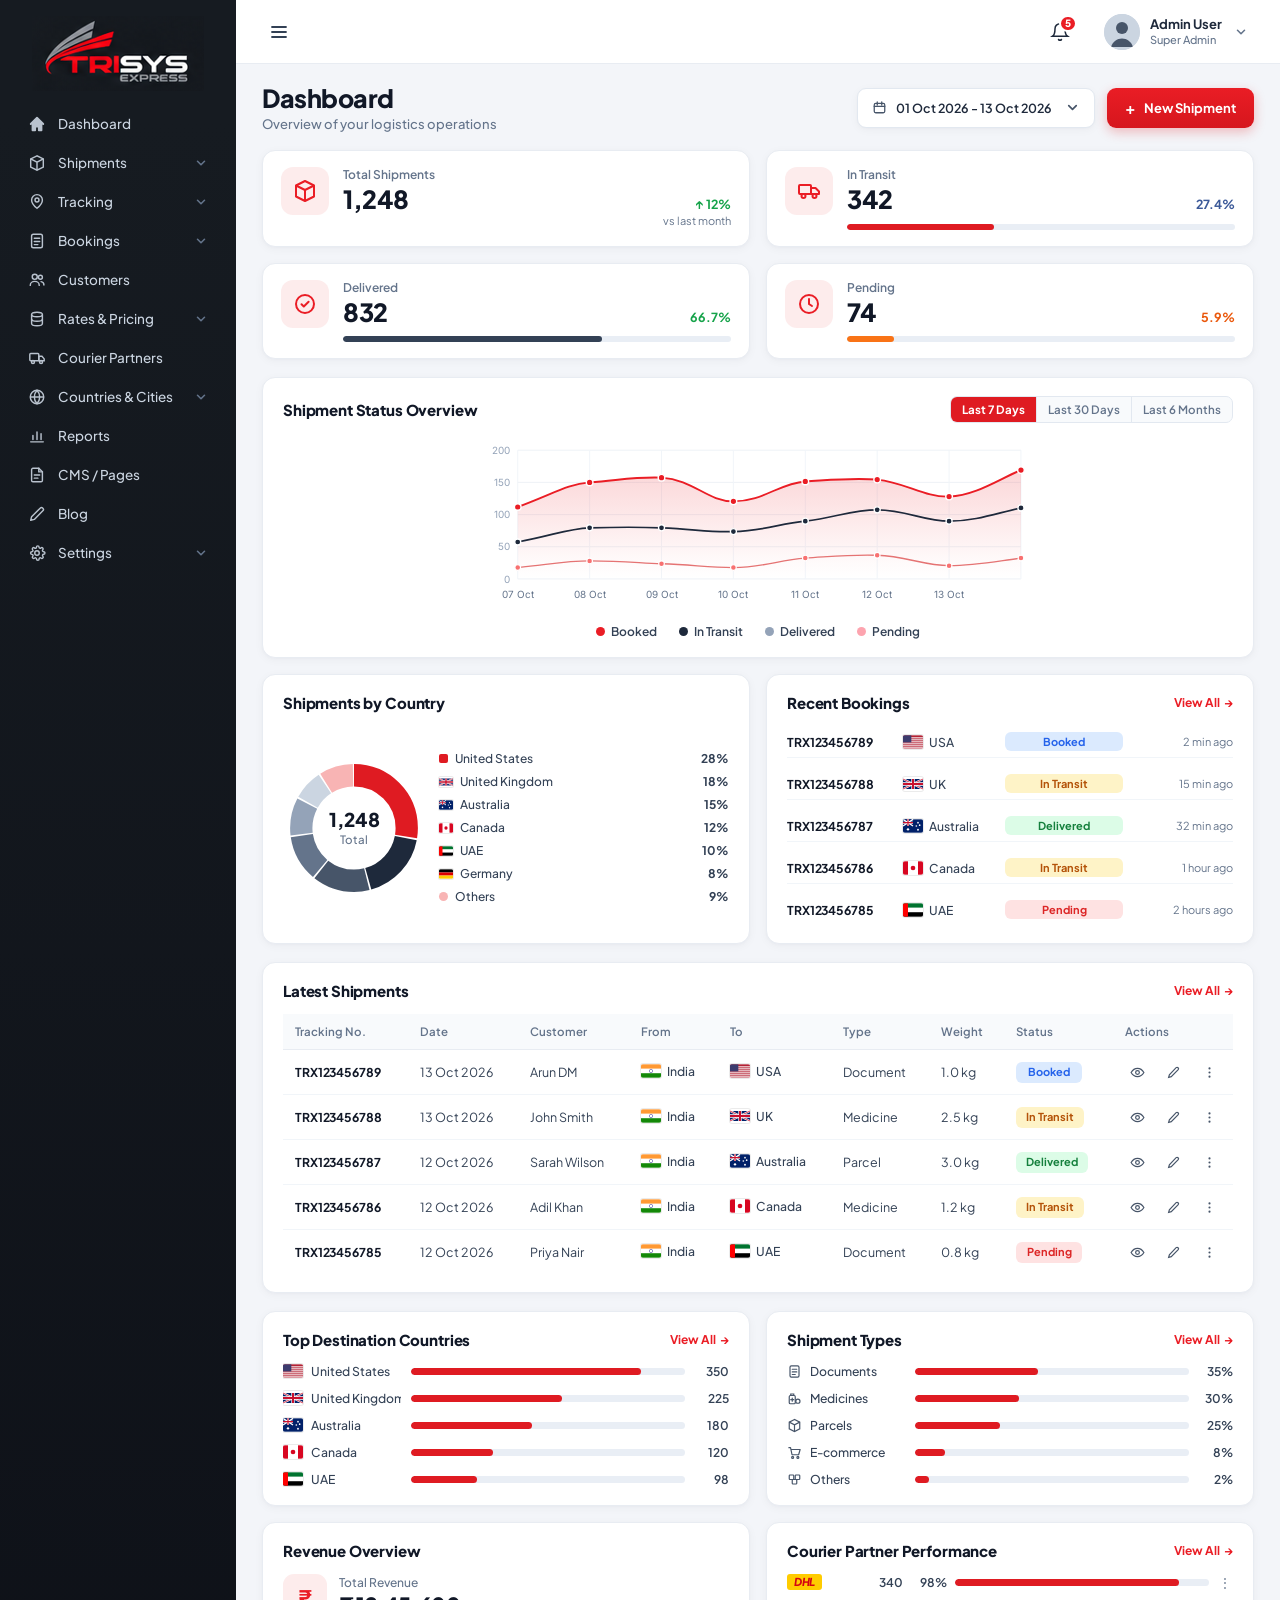
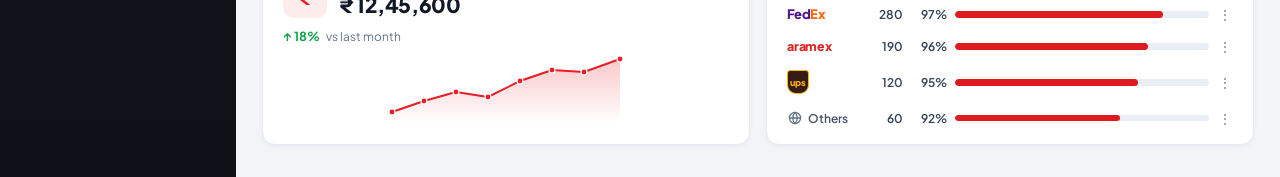
==== admin.html @ 9d0c5152 "Add Admin Dashboard and responsive mobile/tablet updates across customer and admin pages" ====
<!DOCTYPE html>
<html lang="en">
<head>
  <meta charset="UTF-8">
  <meta name="viewport" content="width=device-width, initial-scale=1.0">
  <title>Admin Dashboard — TRISYS EXPRESS</title>
  <link rel="icon" type="image/png" href="assets/trisys_logo_transparent.png">
  <link rel="preconnect" href="https://fonts.googleapis.com">
  <link rel="preconnect" href="https://fonts.gstatic.com" crossorigin>
  <link href="https://fonts.googleapis.com/css2?family=Inter:wght@400;500;600;700;800&family=Plus+Jakarta+Sans:wght@500;600;700;800&display=swap" rel="stylesheet">
  <style>
    :root {
      --adm-red: #DF1B22;
      --adm-red-bright: #EA1D25;
      --adm-red-soft: #FDECEC;
      --adm-sidebar-bg: #131720;
      --adm-sidebar-bottom: #0D1017;
      --adm-page-bg: #F3F5F9;
      --adm-card-bg: #FFFFFF;
      --adm-text-main: #111827;
      --adm-text-sub: #64748B;
      --adm-text-muted: #94A3B8;
      --adm-border: #E8ECF2;
      --adm-green: #16A34A;
      --adm-orange: #EA580C;
      --adm-blue-text: #2563EB;
      --adm-blue-bg: #DBEAFE;
      --adm-amber-text: #B45309;
      --adm-amber-bg: #FEF3C7;
      --adm-green-text: #15803D;
      --adm-green-bg: #DCFCE7;
      --adm-pink-text: #DC2626;
      --adm-pink-bg: #FEE2E2;
      --adm-shadow: 0 2px 10px rgba(15, 23, 42, 0.04), 0 1px 3px rgba(15, 23, 42, 0.02);
      --font-sans: 'Plus Jakarta Sans', 'Inter', -apple-system, BlinkMacSystemFont, "Segoe UI", Roboto, sans-serif;
    }

    *, *::before, *::after {
      box-sizing: border-box;
      margin: 0;
      padding: 0;
    }

    html, body {
      width: 100%;
      min-height: 100vh;
      font-family: var(--font-sans);
      background: var(--adm-page-bg);
      color: var(--adm-text-main);
      overflow-x: hidden;
      -webkit-font-smoothing: antialiased;
    }

    a {
      text-decoration: none;
      color: inherit;
    }

    button {
      font-family: inherit;
      border: none;
      background: none;
      cursor: pointer;
      color: inherit;
    }

    /* ==========================================================================
       APP SHELL (SIDEBAR + MAIN CONTENT)
       ========================================================================== */
    .adm-shell {
      display: flex;
      align-items: stretch;
      min-height: 100vh;
      min-height: 100dvh;
      width: 100%;
    }

    /* ==========================================================================
       DARK SIDEBAR
       ========================================================================== */
    .adm-sidebar {
      width: 236px;
      flex-shrink: 0;
      align-self: stretch;
      background: linear-gradient(180deg, #161B21 0%, #161B21 120px, #0E1118 100%);
      color: #CBD5E1;
      display: flex;
      flex-direction: column;
      padding: 14px 14px 18px;
      min-height: 100vh;
      min-height: 100dvh;
      z-index: 100;
      transition: transform 0.25s ease, width 0.25s ease, margin-left 0.25s ease;
    }

    .adm-sidebar::-webkit-scrollbar {
      display: none;
    }

    .adm-brand {
      display: flex;
      align-items: center;
      justify-content: center;
      padding: 2px 6px 14px;
    }

    .adm-brand-img {
      width: 172px;
      height: auto;
      display: block;
      object-fit: contain;
    }

    .adm-nav {
      display: flex;
      flex-direction: column;
      gap: 2px;
      position: sticky;
      top: 14px;
    }

    .adm-nav-item {
      display: flex;
      align-items: center;
      justify-content: space-between;
      width: 100%;
      padding: 9.5px 14px;
      border-radius: 9px;
      font-size: 13.5px;
      font-weight: 500;
      color: #CBD5E1;
      transition: background-color 0.18s ease, color 0.18s ease;
    }

    .adm-nav-item:hover {
      background: rgba(255, 255, 255, 0.06);
      color: #FFFFFF;
    }

    .adm-nav-item.active {
      background: linear-gradient(90deg, #E01B22 0%, #C8141B 100%);
      color: #FFFFFF;
      font-weight: 700;
      box-shadow: 0 6px 16px rgba(224, 27, 34, 0.35);
    }

    .adm-nav-left {
      display: flex;
      align-items: center;
      gap: 12px;
    }

    .adm-nav-icon {
      width: 18px;
      height: 18px;
      flex-shrink: 0;
      opacity: 0.9;
    }

    .adm-nav-item.active .adm-nav-icon {
      opacity: 1;
    }

    .adm-nav-chevron {
      width: 14px;
      height: 14px;
      color: #64748B;
      transition: transform 0.2s ease, color 0.2s ease;
    }

    .adm-nav-item:hover .adm-nav-chevron {
      color: #CBD5E1;
    }

    .adm-nav-item.is-open .adm-nav-chevron {
      transform: rotate(180deg);
      color: #FFFFFF;
    }

    .adm-nav-item.has-active-child {
      background: rgba(224, 27, 34, 0.14);
      color: #FFFFFF;
      font-weight: 600;
    }

    .adm-nav-item.has-active-child .adm-nav-icon,
    .adm-nav-item.has-active-child .adm-nav-chevron {
      color: #FCA5A5;
      opacity: 1;
    }

    .adm-nav-group {
      display: flex;
      flex-direction: column;
    }

    .adm-submenu {
      list-style: none;
      margin: 3px 0 6px 19px;
      padding: 4px 0 4px 12px;
      border-left: 1.5px solid rgba(148, 163, 184, 0.22);
      display: flex;
      flex-direction: column;
      gap: 2px;
      animation: admSubmenuFade 0.18s ease;
    }

    .adm-submenu[hidden] {
      display: none !important;
    }

    @keyframes admSubmenuFade {
      from { opacity: 0; transform: translateY(-4px); }
      to { opacity: 1; transform: translateY(0); }
    }

    .adm-submenu-link {
      display: flex;
      align-items: center;
      padding: 7.5px 11px;
      border-radius: 7px;
      font-size: 12.5px;
      font-weight: 500;
      color: #94A3B8;
      line-height: 1.3;
      transition: background-color 0.16s ease, color 0.16s ease;
    }

    .adm-submenu-link:hover {
      background: rgba(255, 255, 255, 0.06);
      color: #F8FAFC;
    }

    .adm-submenu-link.active {
      background: linear-gradient(90deg, #E01B22 0%, #C8141B 100%);
      color: #FFFFFF;
      font-weight: 700;
      box-shadow: 0 4px 12px rgba(224, 27, 34, 0.3);
    }

    /* Sub-navigation pills & form controls for subviews */
    .adm-subnav-pills {
      display: flex;
      flex-wrap: wrap;
      gap: 8px;
      margin-bottom: 16px;
    }

    .adm-subpill {
      height: 34px;
      padding: 0 14px;
      border-radius: 8px;
      background: #FFFFFF;
      border: 1px solid #E2E8F0;
      font-size: 12.5px;
      font-weight: 600;
      color: #475569;
      display: inline-flex;
      align-items: center;
      transition: all 0.15s ease;
    }

    .adm-subpill:hover {
      border-color: #CBD5E1;
      color: #0F172A;
    }

    .adm-subpill.active {
      background: var(--adm-red);
      border-color: var(--adm-red);
      color: #FFFFFF;
      box-shadow: 0 4px 10px rgba(223, 27, 34, 0.24);
    }

    .adm-inline-select {
      height: 30px;
      padding: 0 8px;
      border: 1px solid #CBD5E1;
      border-radius: 6px;
      background: #FFFFFF;
      font-family: inherit;
      font-size: 12px;
      font-weight: 600;
      color: #1E293B;
      outline: none;
    }

    .adm-text-input {
      height: 38px;
      padding: 0 12px;
      border: 1px solid #CBD5E1;
      border-radius: 8px;
      font-family: inherit;
      font-size: 13px;
      color: #111827;
      outline: none;
    }

    .adm-text-input:focus,
    .adm-inline-select:focus {
      border-color: var(--adm-red-bright);
    }

    .adm-overview-stack {
      display: flex;
      flex-direction: column;
      gap: 18px;
    }

    .adm-overview-stack[hidden],
    #admDynamicSectionView[hidden] {
      display: none !important;
    }

    .adm-toast {
      position: fixed;
      bottom: 24px;
      right: 24px;
      background: #0F172A;
      color: #FFFFFF;
      padding: 12px 18px;
      border-radius: 10px;
      font-size: 13px;
      font-weight: 600;
      box-shadow: 0 12px 28px rgba(15, 23, 42, 0.25);
      border-left: 4px solid var(--adm-red-bright);
      opacity: 0;
      transform: translateY(12px);
      pointer-events: none;
      transition: opacity 0.2s ease, transform 0.2s ease;
      z-index: 600;
    }

    .adm-toast.show {
      opacity: 1;
      transform: translateY(0);
    }

    .adm-sidebar-backdrop {
      display: none;
      position: fixed;
      inset: 0;
      background: rgba(15, 23, 42, 0.45);
      z-index: 95;
    }

    .adm-shell.sidebar-collapsed .adm-sidebar {
      margin-left: -236px;
    }

    /* Table Pagination Controls */
    .adm-table td.adm-desc-cell {
      white-space: normal;
      min-width: 200px;
      max-width: 340px;
      line-height: 1.4;
    }

    .adm-pagination-bar {
      display: flex;
      align-items: center;
      justify-content: space-between;
      flex-wrap: wrap;
      gap: 12px;
      width: 100%;
      margin-top: 14px;
      padding-top: 14px;
      border-top: 1px solid #EEF2F6;
    }

    .adm-page-info {
      font-size: 12.5px;
      font-weight: 500;
      color: #64748B;
      display: flex;
      align-items: center;
      gap: 10px;
      flex-wrap: wrap;
    }

    .adm-page-info strong {
      color: #111827;
      font-weight: 700;
    }

    .adm-page-size-select {
      height: 30px;
      padding: 0 10px;
      border: 1px solid #E2E8F0;
      border-radius: 7px;
      background: #F8FAFC;
      font-family: inherit;
      font-size: 12px;
      font-weight: 600;
      color: #334155;
      outline: none;
      cursor: pointer;
      transition: border-color 0.15s ease, background 0.15s ease;
    }

    .adm-page-size-select:hover {
      border-color: #CBD5E1;
      background: #FFFFFF;
    }

    .adm-page-size-select:focus {
      border-color: var(--adm-red-bright);
    }

    .adm-page-controls {
      display: inline-flex;
      align-items: center;
      justify-content: flex-end;
      flex-wrap: wrap;
      gap: 6px;
      margin-left: auto;
    }

    .adm-page-ellipsis {
      min-width: 26px;
      height: 32px;
      padding: 0 4px;
      display: inline-flex;
      align-items: center;
      justify-content: center;
      font-size: 13px;
      font-weight: 700;
      color: #94A3B8;
      user-select: none;
    }

    .adm-page-btn {
      min-width: 32px;
      height: 32px;
      padding: 0 10px;
      border-radius: 7px;
      border: 1px solid #E2E8F0;
      background: #FFFFFF;
      font-size: 12.5px;
      font-weight: 600;
      color: #334155;
      display: inline-flex;
      align-items: center;
      justify-content: center;
      white-space: nowrap;
      transition: all 0.15s ease;
    }

    .adm-page-btn:hover:not(:disabled) {
      border-color: #CBD5E1;
      background: #F8FAFC;
      color: #0F172A;
    }

    .adm-page-btn.active {
      background: linear-gradient(180deg, #EA1D25 0%, #D6161D 100%);
      border-color: #D6161D;
      color: #FFFFFF;
      font-weight: 700;
      box-shadow: 0 3px 10px rgba(223, 27, 34, 0.25);
    }

    .adm-page-btn:disabled {
      opacity: 0.45;
      cursor: not-allowed;
      background: #F8FAFC;
    }

    /* ==========================================================================
       MAIN AREA
       ========================================================================== */
    .adm-main {
      flex: 1;
      min-width: 0;
      display: flex;
      flex-direction: column;
      background: var(--adm-page-bg);
    }

    /* Top Header Bar */
    .adm-topbar {
      height: 64px;
      background: #FFFFFF;
      border-bottom: 1px solid var(--adm-border);
      padding: 0 26px;
      display: flex;
      align-items: center;
      justify-content: space-between;
      gap: 16px;
      position: sticky;
      top: 0;
      z-index: 80;
    }

    .adm-topbar-left {
      display: flex;
      align-items: center;
      gap: 16px;
      flex: 1;
      max-width: 520px;
    }

    .adm-menu-btn {
      width: 34px;
      height: 34px;
      border-radius: 8px;
      display: flex;
      align-items: center;
      justify-content: center;
      color: #334155;
      transition: background 0.15s ease;
    }

    .adm-menu-btn:hover {
      background: #F1F5F9;
    }

    .adm-menu-btn svg {
      width: 20px;
      height: 20px;
    }

    .adm-search-box {
      position: relative;
      flex: 1;
      max-width: 410px;
      height: 38px;
      background: #F1F5F9;
      border: 1px solid transparent;
      border-radius: 9px;
      padding: 0 14px;
      display: flex;
      align-items: center;
      gap: 10px;
      transition: border-color 0.18s ease, background-color 0.18s ease, box-shadow 0.18s ease;
    }

    .adm-search-box:focus-within {
      background: #FFFFFF;
      border-color: #CBD5E1;
      box-shadow: 0 0 0 3px rgba(223, 27, 34, 0.08);
    }

    .adm-search-box svg {
      width: 15px;
      height: 15px;
      color: #94A3B8;
      flex-shrink: 0;
    }

    .adm-search-input {
      width: 100%;
      border: none;
      background: transparent;
      outline: none;
      font-family: inherit;
      font-size: 13px;
      color: var(--adm-text-main);
    }

    .adm-search-input::placeholder {
      color: #94A3B8;
    }

    .adm-search-clear {
      width: 20px;
      height: 20px;
      border-radius: 50%;
      background: #E2E8F0;
      color: #475569;
      font-size: 12px;
      font-weight: 700;
      line-height: 1;
      display: inline-flex;
      align-items: center;
      justify-content: center;
      flex-shrink: 0;
      cursor: pointer;
      transition: background 0.15s ease, color 0.15s ease;
    }

    .adm-search-clear:hover {
      background: var(--adm-red-soft);
      color: var(--adm-red-bright);
    }

    .adm-search-clear[hidden],
    .adm-search-dropdown[hidden] {
      display: none !important;
    }

    .adm-search-dropdown {
      position: absolute;
      top: calc(100% + 8px);
      left: 0;
      width: 460px;
      max-width: calc(100vw - 24px);
      max-height: 440px;
      overflow-y: auto;
      background: #FFFFFF;
      border: 1px solid #E2E8F0;
      border-radius: 12px;
      box-shadow: 0 14px 34px rgba(15, 23, 42, 0.14), 0 3px 10px rgba(15, 23, 42, 0.05);
      z-index: 450;
      padding: 6px;
    }

    .adm-search-group-label {
      font-size: 10.5px;
      font-weight: 700;
      text-transform: uppercase;
      letter-spacing: 0.05em;
      color: #64748B;
      padding: 8px 10px 4px;
      display: flex;
      align-items: center;
      justify-content: space-between;
    }

    .adm-search-item {
      width: 100%;
      display: flex;
      align-items: center;
      justify-content: space-between;
      gap: 10px;
      padding: 8px 10px;
      border-radius: 8px;
      text-align: left;
      transition: background 0.14s ease;
      cursor: pointer;
    }

    .adm-search-item:hover,
    .adm-search-item.active {
      background: #FEF2F2;
      outline: 1px solid #FECACA;
    }

    .adm-search-item-main {
      display: flex;
      flex-direction: column;
      gap: 2px;
      min-width: 0;
      flex: 1;
    }

    .adm-search-item-title {
      font-size: 12.5px;
      font-weight: 700;
      color: #0F172A;
      white-space: nowrap;
      overflow: hidden;
      text-overflow: ellipsis;
    }

    .adm-search-item-sub {
      font-size: 11.5px;
      color: #64748B;
      white-space: nowrap;
      overflow: hidden;
      text-overflow: ellipsis;
    }

    mark.adm-search-highlight {
      background: #FEE2E2;
      color: #B91C1C;
      font-weight: 700;
      padding: 0 2px;
      border-radius: 3px;
    }

    .adm-search-loading,
    .adm-search-empty,
    .adm-search-error {
      padding: 16px 12px;
      text-align: center;
      font-size: 12.5px;
      color: #64748B;
    }

    .adm-search-error {
      color: #B91C1C;
      background: #FEF2F2;
      border-radius: 8px;
      margin: 4px;
    }

    .adm-search-spinner {
      display: inline-block;
      width: 14px;
      height: 14px;
      border: 2px solid #E2E8F0;
      border-top-color: var(--adm-red-bright);
      border-radius: 50%;
      animation: admSpin 0.65s linear infinite;
      vertical-align: middle;
      margin-right: 6px;
    }

    @keyframes admSpin {
      to { transform: rotate(360deg); }
    }

    .adm-detail-banner {
      background: linear-gradient(135deg, #FFF5F5 0%, #FFFFFF 100%);
      border: 1px solid #FECACA;
      border-left: 4px solid var(--adm-red-bright);
      border-radius: 12px;
      padding: 16px 18px;
      margin-bottom: 16px;
      display: flex;
      align-items: flex-start;
      justify-content: space-between;
      gap: 16px;
      flex-wrap: wrap;
      box-shadow: 0 4px 14px rgba(223, 27, 34, 0.06);
    }

    .adm-detail-grid {
      display: flex;
      flex-wrap: wrap;
      gap: 18px 28px;
      margin-top: 8px;
      font-size: 12.5px;
      color: #334155;
    }

    .adm-detail-grid div strong {
      display: block;
      font-size: 11px;
      text-transform: uppercase;
      letter-spacing: 0.04em;
      color: #64748B;
      margin-bottom: 2px;
    }

    .adm-topbar-right {
      display: flex;
      align-items: center;
      gap: 20px;
    }

    .adm-notif-btn {
      position: relative;
      width: 36px;
      height: 36px;
      border-radius: 50%;
      display: flex;
      align-items: center;
      justify-content: center;
      color: #1E293B;
      transition: background 0.15s ease;
    }

    .adm-notif-btn:hover {
      background: #F1F5F9;
    }

    .adm-notif-btn svg {
      width: 20px;
      height: 20px;
    }

    .adm-notif-badge {
      position: absolute;
      top: 1px;
      right: 1px;
      min-width: 17px;
      height: 17px;
      padding: 0 4px;
      border-radius: 999px;
      background: var(--adm-red-bright);
      color: #FFFFFF;
      font-size: 10px;
      font-weight: 800;
      display: flex;
      align-items: center;
      justify-content: center;
      border: 2px solid #FFFFFF;
    }

    .adm-profile {
      display: flex;
      align-items: center;
      gap: 10px;
      cursor: pointer;
      padding: 4px 6px;
      border-radius: 10px;
      transition: background 0.15s ease;
    }

    .adm-profile:hover {
      background: #F8FAFC;
    }

    .adm-avatar {
      width: 36px;
      height: 36px;
      border-radius: 50%;
      background: #CBD5E1;
      display: flex;
      align-items: center;
      justify-content: center;
      overflow: hidden;
      flex-shrink: 0;
    }

    .adm-avatar svg {
      width: 36px;
      height: 36px;
    }

    .adm-profile-info {
      display: flex;
      flex-direction: column;
      line-height: 1.2;
      text-align: left;
    }

    .adm-profile-name {
      font-size: 13px;
      font-weight: 700;
      color: #1E293B;
    }

    .adm-profile-role {
      font-size: 11px;
      font-weight: 500;
      color: #64748B;
    }

    .adm-profile-chevron {
      width: 14px;
      height: 14px;
      color: #64748B;
      margin-left: 2px;
      transition: transform 0.2s ease, color 0.2s ease;
    }

    .adm-profile.is-open {
      background: #F1F5F9;
    }

    .adm-profile.is-open .adm-profile-chevron {
      transform: rotate(180deg);
      color: #0F172A;
    }

    .adm-notif-btn.is-open {
      background: #F1F5F9;
      color: var(--adm-red-bright);
    }

    .adm-notif-badge[hidden] {
      display: none !important;
    }

    /* Topbar Notification & Profile Popovers */
    .adm-topbar-popwrap {
      position: relative;
      display: inline-flex;
      align-items: center;
    }

    .adm-popover {
      position: absolute;
      top: calc(100% + 10px);
      right: 0;
      background: #FFFFFF;
      border: 1px solid #E2E8F0;
      border-radius: 13px;
      box-shadow: 0 18px 40px rgba(15, 23, 42, 0.14), 0 2px 6px rgba(15, 23, 42, 0.06);
      z-index: 300;
      overflow: hidden;
      animation: admPopoverIn 0.16s ease;
    }

    .adm-popover[hidden] {
      display: none !important;
    }

    @keyframes admPopoverIn {
      from { opacity: 0; transform: translateY(-6px); }
      to { opacity: 1; transform: translateY(0); }
    }

    .adm-notif-popover {
      width: 420px;
      max-width: calc(100vw - 24px);
      display: flex;
      flex-direction: column;
    }

    .adm-popover-header {
      padding: 13px 16px;
      border-bottom: 1px solid #EEF2F6;
      display: flex;
      align-items: center;
      justify-content: space-between;
      gap: 8px;
      background: #FAFBFD;
      flex-shrink: 0;
    }

    .adm-popover-title {
      font-size: 13.5px;
      font-weight: 800;
      color: #111827;
      display: flex;
      align-items: center;
      gap: 8px;
    }

    .adm-popover-action {
      font-size: 11.5px;
      font-weight: 700;
      color: var(--adm-red-bright);
      cursor: pointer;
      white-space: nowrap;
    }

    .adm-popover-action:hover {
      text-decoration: underline;
    }

    .adm-notif-list {
      display: flex;
      flex-direction: column;
      max-height: none;
      overflow: visible;
      background: #FFFFFF;
    }

    .adm-notif-item {
      display: grid;
      grid-template-columns: 10px 1fr;
      align-items: start;
      gap: 12px;
      padding: 11px 16px;
      border-bottom: 1px solid #F1F5F9;
      text-align: left;
      width: 100%;
      transition: background 0.14s ease;
      cursor: pointer;
    }

    .adm-notif-item:last-child {
      border-bottom: none;
    }

    .adm-notif-item:hover {
      background: #F8FAFC;
    }

    .adm-notif-item.unread {
      background: #FFF9F9;
    }

    .adm-notif-item.unread:hover {
      background: #FEF2F2;
    }

    .adm-notif-dot {
      width: 8px;
      height: 8px;
      border-radius: 50%;
      background: var(--adm-red-bright);
      margin-top: 5px;
      flex-shrink: 0;
    }

    .adm-notif-item:not(.unread) .adm-notif-dot {
      background: #CBD5E1;
    }

    .adm-notif-body {
      flex: 1;
      min-width: 0;
      display: flex;
      flex-direction: column;
      gap: 3px;
    }

    .adm-notif-top {
      display: flex;
      align-items: center;
      justify-content: space-between;
      gap: 10px;
      width: 100%;
    }

    .adm-notif-heading {
      font-size: 12.5px;
      font-weight: 700;
      color: #0F172A;
      line-height: 1.3;
      white-space: nowrap;
      overflow: hidden;
      text-overflow: ellipsis;
    }

    .adm-notif-time {
      font-size: 11px;
      font-weight: 600;
      color: #64748B;
      white-space: nowrap;
      flex-shrink: 0;
    }

    .adm-notif-desc {
      font-size: 11.8px;
      color: #475569;
      line-height: 1.4;
      display: block;
    }

    .adm-popover-footer {
      padding: 11px 16px;
      border-top: 1px solid #E2E8F0;
      background: #FAFBFD;
      text-align: center;
      position: relative;
      z-index: 2;
      flex-shrink: 0;
    }

    .adm-popover-footer button {
      font-size: 12px;
      font-weight: 700;
      color: var(--adm-red-bright);
      width: 100%;
      padding: 3px 0;
    }

    /* Profile Dropdown */
    .adm-profile-popover {
      width: 256px;
    }

    .adm-profile-card-head {
      padding: 14px 16px;
      border-bottom: 1px solid #EEF2F6;
      background: #FAFBFD;
      display: flex;
      align-items: center;
      gap: 11px;
    }

    .adm-profile-menu {
      padding: 6px;
      display: flex;
      flex-direction: column;
      gap: 2px;
    }

    .adm-profile-menu-item {
      display: flex;
      align-items: center;
      gap: 10px;
      width: 100%;
      padding: 9px 11px;
      border-radius: 8px;
      font-size: 12.8px;
      font-weight: 600;
      color: #334155;
      text-align: left;
      transition: background 0.14s ease, color 0.14s ease;
    }

    .adm-profile-menu-item svg {
      width: 16px;
      height: 16px;
      color: #64748B;
      flex-shrink: 0;
    }

    .adm-profile-menu-item:hover {
      background: #F1F5F9;
      color: #0F172A;
    }

    .adm-profile-menu-item:hover svg {
      color: var(--adm-red-bright);
    }

    .adm-profile-menu-divider {
      height: 1px;
      background: #EEF2F6;
      margin: 4px 6px;
    }

    .adm-profile-menu-item.danger {
      color: #DC2626;
    }

    .adm-profile-menu-item.danger svg {
      color: #DC2626;
    }

    .adm-profile-menu-item.danger:hover {
      background: #FEF2F2;
    }

    /* ==========================================================================
       DASHBOARD CONTENT CONTAINER
       ========================================================================== */
    .adm-content {
      padding: 20px 26px 32px;
      display: flex;
      flex-direction: column;
      gap: 18px;
      max-width: 1600px;
      width: 100%;
      margin: 0 auto;
    }

    /* Page Header Row */
    .adm-page-header {
      display: flex;
      align-items: center;
      justify-content: space-between;
      flex-wrap: wrap;
      gap: 14px;
    }

    .adm-page-title {
      font-size: 25px;
      font-weight: 800;
      color: #111827;
      letter-spacing: -0.02em;
      line-height: 1.15;
    }

    .adm-page-sub {
      font-size: 13px;
      color: #64748B;
      margin-top: 3px;
      font-weight: 500;
    }

    .adm-header-actions {
      display: flex;
      align-items: center;
      gap: 12px;
      flex-wrap: wrap;
    }

    .adm-date-picker {
      height: 40px;
      padding: 0 14px;
      background: #FFFFFF;
      border: 1px solid #E2E8F0;
      border-radius: 9px;
      display: inline-flex;
      align-items: center;
      gap: 9px;
      font-size: 12.5px;
      font-weight: 600;
      color: #1E293B;
      box-shadow: var(--adm-shadow);
    }

    .adm-date-picker svg {
      width: 15px;
      height: 15px;
      color: #475569;
    }

    .adm-btn-new {
      height: 40px;
      padding: 0 18px;
      background: linear-gradient(180deg, #EA1D25 0%, #D6161D 100%);
      color: #FFFFFF;
      border-radius: 9px;
      display: inline-flex;
      align-items: center;
      gap: 8px;
      font-size: 13px;
      font-weight: 700;
      box-shadow: 0 4px 12px rgba(223, 27, 34, 0.28);
      transition: transform 0.15s ease, box-shadow 0.15s ease;
    }

    .adm-btn-new:hover {
      transform: translateY(-1px);
      box-shadow: 0 6px 16px rgba(223, 27, 34, 0.38);
    }

    /* ==========================================================================
       ROW 1: 4 KPI CARDS
       ========================================================================== */
    .adm-kpi-grid {
      display: grid;
      grid-template-columns: repeat(4, 1fr);
      gap: 16px;
    }

    .adm-kpi-card {
      background: #FFFFFF;
      border-radius: 13px;
      padding: 16px 18px;
      border: 1px solid var(--adm-border);
      box-shadow: var(--adm-shadow);
      display: flex;
      align-items: flex-start;
      gap: 14px;
    }

    .adm-kpi-icon {
      width: 48px;
      height: 48px;
      border-radius: 12px;
      background: var(--adm-red-soft);
      color: var(--adm-red-bright);
      display: flex;
      align-items: center;
      justify-content: center;
      flex-shrink: 0;
    }

    .adm-kpi-icon svg {
      width: 24px;
      height: 24px;
    }

    .adm-kpi-body {
      flex: 1;
      min-width: 0;
    }

    .adm-kpi-label {
      font-size: 12px;
      font-weight: 600;
      color: #64748B;
      margin-bottom: 3px;
    }

    .adm-kpi-main-row {
      display: flex;
      align-items: baseline;
      justify-content: space-between;
      gap: 8px;
    }

    .adm-kpi-value {
      font-size: 25px;
      font-weight: 800;
      color: #111827;
      letter-spacing: -0.02em;
      line-height: 1.15;
    }

    .adm-kpi-delta {
      display: flex;
      flex-direction: column;
      align-items: flex-end;
      line-height: 1.2;
    }

    .adm-delta-up {
      font-size: 12.5px;
      font-weight: 700;
      color: var(--adm-green);
      display: inline-flex;
      align-items: center;
      gap: 2px;
    }

    .adm-delta-sub {
      font-size: 11px;
      color: #64748B;
      margin-top: 2px;
    }

    .adm-kpi-pct {
      font-size: 12.5px;
      font-weight: 700;
    }

    .adm-kpi-pct.blue { color: #3B5998; }
    .adm-kpi-pct.green { color: var(--adm-green); }
    .adm-kpi-pct.orange { color: var(--adm-orange); }

    .adm-kpi-progress {
      width: 100%;
      height: 6px;
      background: #E9EEF5;
      border-radius: 999px;
      margin-top: 10px;
      overflow: hidden;
    }

    .adm-kpi-progress-bar {
      height: 100%;
      border-radius: 999px;
    }

    .adm-kpi-progress-bar.red { background: var(--adm-red); width: 38%; }
    .adm-kpi-progress-bar.dark { background: #334155; width: 66.7%; }
    .adm-kpi-progress-bar.orange { background: #F97316; width: 12%; }

    /* ==========================================================================
       SHARED CARD STYLES
       ========================================================================== */
    .adm-card {
      background: #FFFFFF;
      border-radius: 13px;
      border: 1px solid var(--adm-border);
      box-shadow: var(--adm-shadow);
      padding: 18px 20px;
      display: flex;
      flex-direction: column;
      min-width: 0;
      max-width: 100%;
      overflow: hidden;
    }

    .adm-card-header {
      display: flex;
      align-items: center;
      justify-content: space-between;
      flex-wrap: wrap;
      gap: 10px;
      margin-bottom: 14px;
    }

    .adm-card-title {
      font-size: 15px;
      font-weight: 800;
      color: #111827;
      letter-spacing: -0.01em;
    }

    .adm-view-all {
      font-size: 12px;
      font-weight: 700;
      color: var(--adm-red-bright);
      display: inline-flex;
      align-items: center;
      gap: 4px;
      transition: gap 0.15s ease;
    }

    .adm-view-all:hover {
      gap: 6px;
    }

    /* ==========================================================================
       ROW 2: OVERVIEW CHART + DONUT CHART + RECENT BOOKINGS
       ========================================================================== */
    .adm-middle-grid {
      display: grid;
      grid-template-columns: 2.05fr 1.05fr 1.18fr;
      gap: 16px;
    }

    /* Period Toggle Tabs */
    .adm-period-tabs {
      display: inline-flex;
      background: #F8FAFC;
      border: 1px solid #E2E8F0;
      border-radius: 7px;
      overflow: hidden;
    }

    .adm-period-tab {
      padding: 5px 11px;
      font-size: 11.5px;
      font-weight: 600;
      color: #64748B;
      border-right: 1px solid #E2E8F0;
      transition: all 0.15s ease;
    }

    .adm-period-tab:last-child {
      border-right: none;
    }

    .adm-period-tab.active {
      background: var(--adm-red);
      color: #FFFFFF;
      font-weight: 700;
    }

    .adm-chart-wrap {
      width: 100%;
      flex: 1;
      display: flex;
      flex-direction: column;
      justify-content: space-between;
    }

    .adm-line-svg {
      width: 100%;
      height: 175px;
      display: block;
      overflow: visible;
    }

    .adm-chart-legend {
      display: flex;
      align-items: center;
      justify-content: center;
      gap: 22px;
      margin-top: 8px;
      padding-top: 4px;
    }

    .adm-legend-item {
      display: inline-flex;
      align-items: center;
      gap: 6px;
      font-size: 12px;
      font-weight: 600;
      color: #334155;
    }

    .adm-legend-dot {
      width: 9px;
      height: 9px;
      border-radius: 50%;
      flex-shrink: 0;
    }

    /* Shipments by Country Donut Card */
    .adm-donut-layout {
      display: flex;
      align-items: center;
      justify-content: space-between;
      gap: 14px;
      flex: 1;
      padding-top: 4px;
    }

    .adm-donut-box {
      position: relative;
      width: 142px;
      height: 142px;
      flex-shrink: 0;
      display: flex;
      align-items: center;
      justify-content: center;
    }

    .adm-donut-svg {
      width: 142px;
      height: 142px;
      transform: rotate(-90deg);
    }

    .adm-donut-center {
      position: absolute;
      inset: 0;
      display: flex;
      flex-direction: column;
      align-items: center;
      justify-content: center;
      text-align: center;
      pointer-events: none;
    }

    .adm-donut-total-num {
      font-size: 19px;
      font-weight: 800;
      color: #111827;
      line-height: 1.1;
    }

    .adm-donut-total-lbl {
      font-size: 11.5px;
      font-weight: 500;
      color: #64748B;
      margin-top: 2px;
    }

    .adm-country-legend {
      flex: 1;
      display: flex;
      flex-direction: column;
      gap: 8px;
    }

    .adm-c-legend-row {
      display: flex;
      align-items: center;
      justify-content: space-between;
      gap: 6px;
      font-size: 12px;
    }

    .adm-c-legend-left {
      display: flex;
      align-items: center;
      gap: 7px;
      color: #334155;
      font-weight: 500;
      white-space: nowrap;
    }

    .adm-c-legend-pct {
      font-weight: 700;
      color: #334155;
    }

    .adm-flag-xs {
      width: 14px;
      height: 10px;
      border-radius: 1.5px;
      overflow: hidden;
      display: inline-flex;
      flex-shrink: 0;
      box-shadow: 0 0 0 1px rgba(0,0,0,0.08);
    }

    .adm-flag-sm {
      width: 20px;
      height: 14px;
      border-radius: 2px;
      overflow: hidden;
      display: inline-flex;
      flex-shrink: 0;
      box-shadow: 0 0 0 1px rgba(0,0,0,0.08);
    }

    .adm-flag-xs svg,
    .adm-flag-sm svg {
      width: 100%;
      height: 100%;
      display: block;
    }

    /* Recent Bookings List */
    .adm-bookings-list {
      display: flex;
      flex-direction: column;
      justify-content: space-between;
      flex: 1;
      gap: 10px;
    }

    .adm-booking-row {
      display: grid;
      grid-template-columns: 108px 94px 118px minmax(58px, 1fr);
      align-items: center;
      gap: 8px;
      padding: 6px 0;
      border-bottom: 1px solid #F1F5F9;
      font-size: 12.2px;
    }

    .adm-booking-row .adm-country-inline {
      justify-self: start;
      white-space: nowrap;
    }

    .adm-booking-row .adm-status-pill {
      justify-self: center;
      width: 100%;
    }

    .adm-booking-row:last-child {
      border-bottom: none;
    }

    .adm-trk-code {
      font-weight: 700;
      color: #111827;
      font-size: 12.2px;
      letter-spacing: -0.01em;
    }

    .adm-country-inline {
      display: inline-flex;
      align-items: center;
      gap: 6px;
      font-weight: 500;
      color: #334155;
      font-size: 12.2px;
    }

    .adm-time-ago {
      font-size: 11px;
      color: #64748B;
      text-align: right;
      white-space: nowrap;
    }

    /* Status Pills */
    .adm-status-pill {
      display: inline-flex;
      align-items: center;
      justify-content: center;
      padding: 3px 10px;
      border-radius: 6px;
      font-size: 11px;
      font-weight: 700;
      white-space: nowrap;
      min-width: 66px;
      text-align: center;
    }

    .adm-status-pill.booked {
      background: var(--adm-blue-bg);
      color: var(--adm-blue-text);
    }

    .adm-status-pill.transit {
      background: var(--adm-amber-bg);
      color: var(--adm-amber-text);
    }

    .adm-status-pill.delivered {
      background: var(--adm-green-bg);
      color: var(--adm-green-text);
    }

    .adm-status-pill.pending {
      background: var(--adm-pink-bg);
      color: var(--adm-pink-text);
    }

    /* ==========================================================================
       ROW 3: LATEST SHIPMENTS TABLE
       ========================================================================== */
    .adm-table-wrap {
      width: 100%;
      overflow-x: auto;
      -webkit-overflow-scrolling: touch;
      scrollbar-width: thin;
      scrollbar-color: #CBD5E1 transparent;
    }

    .adm-table-wrap::-webkit-scrollbar {
      height: 6px;
    }

    .adm-table-wrap::-webkit-scrollbar-track {
      background: #F8FAFC;
      border-radius: 999px;
    }

    .adm-table-wrap::-webkit-scrollbar-thumb {
      background: #CBD5E1;
      border-radius: 999px;
    }

    .adm-table {
      width: 100%;
      border-collapse: collapse;
      text-align: left;
    }

    .adm-table thead th {
      background: #F8FAFC;
      padding: 10px 12px;
      font-size: 11.5px;
      font-weight: 600;
      color: #64748B;
      border-bottom: 1px solid #E8ECF2;
      white-space: nowrap;
    }

    .adm-table tbody td {
      padding: 10px 12px;
      font-size: 12.5px;
      color: #334155;
      border-bottom: 1px solid #F1F5F9;
      vertical-align: middle;
      white-space: nowrap;
      line-height: 1.35;
    }

    .adm-table tbody tr:last-child td {
      border-bottom: none;
    }

    .adm-table tbody tr:hover td {
      background: #FAFBFD;
    }

    .adm-action-btns {
      display: inline-flex;
      align-items: center;
      gap: 12px;
      color: #475569;
    }

    .adm-icon-action {
      width: 24px;
      height: 24px;
      border-radius: 6px;
      display: inline-flex;
      align-items: center;
      justify-content: center;
      color: #475569;
      transition: background 0.15s ease, color 0.15s ease;
    }

    .adm-icon-action:hover {
      background: #F1F5F9;
      color: var(--adm-red-bright);
    }

    .adm-icon-action svg {
      width: 15px;
      height: 15px;
    }

    /* ==========================================================================
       ROW 4: 4 BOTTOM CARDS
       ========================================================================== */
    .adm-bottom-grid {
      display: grid;
      grid-template-columns: 1.05fr 1.05fr 0.95fr 1.15fr;
      gap: 16px;
    }

    .adm-bar-list {
      display: flex;
      flex-direction: column;
      justify-content: space-between;
      flex: 1;
      gap: 11px;
    }

    .adm-bar-row {
      display: grid;
      grid-template-columns: 118px 1fr 34px;
      align-items: center;
      gap: 10px;
      font-size: 12.2px;
    }

    .adm-bar-label {
      display: inline-flex;
      align-items: center;
      gap: 8px;
      font-weight: 500;
      color: #334155;
      white-space: nowrap;
      overflow: hidden;
      text-overflow: ellipsis;
    }

    .adm-bar-label svg.type-ico {
      width: 15px;
      height: 15px;
      color: #475569;
      flex-shrink: 0;
    }

    .adm-bar-track {
      width: 100%;
      height: 6.5px;
      background: #E9EEF5;
      border-radius: 999px;
      overflow: hidden;
    }

    .adm-bar-fill {
      height: 100%;
      background: var(--adm-red);
      border-radius: 999px;
    }

    .adm-bar-val {
      font-size: 12px;
      font-weight: 600;
      color: #334155;
      text-align: right;
    }

    /* Revenue Overview Card */
    .adm-rev-top {
      display: flex;
      align-items: center;
      gap: 12px;
      margin-bottom: 10px;
    }

    .adm-rev-icon {
      width: 44px;
      height: 44px;
      border-radius: 11px;
      background: var(--adm-red-soft);
      color: var(--adm-red-bright);
      display: flex;
      align-items: center;
      justify-content: center;
      font-size: 20px;
      font-weight: 700;
      flex-shrink: 0;
    }

    .adm-rev-label {
      font-size: 12px;
      font-weight: 500;
      color: #64748B;
    }

    .adm-rev-amount {
      font-size: 21px;
      font-weight: 800;
      color: #111827;
      letter-spacing: -0.02em;
      margin-top: 1px;
    }

    .adm-rev-trend {
      display: flex;
      align-items: center;
      gap: 6px;
      font-size: 12px;
      margin-bottom: 6px;
    }

    .adm-rev-spark {
      width: 100%;
      height: 76px;
      margin-top: auto;
      display: block;
    }

    /* Courier Partner Performance */
    .adm-partner-row {
      display: grid;
      grid-template-columns: 74px 34px 36px 1fr 16px;
      align-items: center;
      gap: 8px;
      font-size: 12px;
    }

    .adm-partner-logo {
      display: inline-flex;
      align-items: center;
      gap: 5px;
    }

    .partner-dhl {
      background: #FFCC00;
      color: #D40511;
      font-weight: 900;
      font-style: italic;
      font-size: 11px;
      letter-spacing: -0.03em;
      padding: 2px 7px;
      border-radius: 3px;
      line-height: 1.1;
    }

    .partner-fedex {
      font-weight: 900;
      font-size: 13px;
      letter-spacing: -0.04em;
    }

    .partner-fedex .fed { color: #4D148C; }
    .partner-fedex .ex { color: #FF6600; }

    .partner-aramex {
      color: #DC2626;
      font-weight: 800;
      font-size: 12.5px;
      letter-spacing: -0.02em;
      text-transform: lowercase;
    }

    .partner-ups {
      display: inline-flex;
      align-items: center;
      justify-content: center;
      width: 22px;
      height: 24px;
      background: #351C15;
      color: #FFB500;
      font-size: 9px;
      font-weight: 900;
      border-radius: 3px 3px 9px 9px;
      border: 1.5px solid #FFB500;
      text-transform: lowercase;
    }

    .partner-others {
      display: inline-flex;
      align-items: center;
      gap: 5px;
      font-weight: 600;
      color: #475569;
      font-size: 12px;
    }

    .adm-partner-cnt {
      font-weight: 600;
      color: #334155;
      text-align: right;
    }

    .adm-partner-pct {
      font-weight: 600;
      color: #334155;
      text-align: right;
    }

    .adm-partner-dots {
      color: #64748B;
      display: inline-flex;
      align-items: center;
      justify-content: center;
    }

    /* ==========================================================================
       MODAL FOR NEW SHIPMENT / VIEW DETAILS
       ========================================================================== */
    .adm-modal-backdrop {
      position: fixed;
      inset: 0;
      background: rgba(15, 23, 42, 0.5);
      backdrop-filter: blur(3px);
      display: flex;
      align-items: center;
      justify-content: center;
      z-index: 500;
      padding: 16px;
    }

    .adm-modal-backdrop[hidden] {
      display: none !important;
    }

    .adm-modal {
      background: #FFFFFF;
      border-radius: 14px;
      width: 100%;
      max-width: 480px;
      padding: 22px 24px;
      box-shadow: 0 24px 48px rgba(15, 23, 42, 0.2);
    }

    .adm-modal-header {
      display: flex;
      align-items: center;
      justify-content: space-between;
      margin-bottom: 16px;
    }

    .adm-modal-header h3 {
      font-size: 17px;
      font-weight: 800;
      color: #111827;
    }

    .adm-form-grid {
      display: grid;
      grid-template-columns: repeat(2, minmax(0, 1fr));
      gap: 12px;
      width: 100%;
      max-width: 100%;
      min-width: 0;
    }

    .adm-field {
      display: flex;
      flex-direction: column;
      gap: 4px;
      min-width: 0;
      max-width: 100%;
    }

    .adm-field.full {
      grid-column: 1 / -1;
      min-width: 0;
      max-width: 100%;
    }

    .adm-field label {
      font-size: 12px;
      font-weight: 600;
      color: #475569;
    }

    .adm-field input,
    .adm-field select,
    .adm-field textarea {
      width: 100%;
      max-width: 100%;
      min-width: 0;
      height: 38px;
      padding: 0 12px;
      border: 1px solid #CBD5E1;
      border-radius: 8px;
      font-family: inherit;
      font-size: 13px;
      color: #111827;
      outline: none;
      text-overflow: ellipsis;
      overflow: hidden;
      white-space: nowrap;
      box-sizing: border-box;
    }

    .adm-field input:focus,
    .adm-field select:focus {
      border-color: var(--adm-red-bright);
    }

    .adm-modal-actions {
      display: flex;
      justify-content: flex-end;
      gap: 10px;
      margin-top: 18px;
    }

    .adm-btn-secondary {
      min-height: 30px;
      height: 38px;
      padding: 0 16px;
      border-radius: 8px;
      border: 1px solid #CBD5E1;
      background: #FFFFFF;
      display: inline-flex !important;
      align-items: center !important;
      justify-content: center !important;
      gap: 5px;
      white-space: nowrap !important;
      word-break: keep-all !important;
      overflow-wrap: normal !important;
      flex-shrink: 0 !important;
      width: max-content;
      line-height: 1.2;
      text-decoration: none;
      font-size: 13px;
      font-weight: 600;
      color: #334155;
      cursor: pointer;
      transition: background 0.15s ease, border-color 0.15s ease, color 0.15s ease, box-shadow 0.15s ease, transform 0.15s ease;
    }

    .adm-table tbody td:last-child {
      white-space: nowrap !important;
      width: 1%;
    }

    .adm-btn-secondary:hover:not(:disabled) {
      background: var(--adm-red-soft);
      border-color: var(--adm-red-bright);
      color: var(--adm-red-bright);
      box-shadow: 0 3px 10px rgba(223, 27, 34, 0.14);
      transform: translateY(-1px);
    }

    .adm-btn-secondary:active:not(:disabled) {
      transform: translateY(0);
      box-shadow: 0 1px 4px rgba(223, 27, 34, 0.12);
    }

    /* Responsive Adjustments */
    @media (max-width: 1280px) {
      .adm-kpi-grid {
        grid-template-columns: repeat(2, 1fr);
      }
      .adm-middle-grid {
        grid-template-columns: 1fr 1fr;
      }
      .adm-middle-grid > .adm-card:first-child {
        grid-column: 1 / -1;
      }
      .adm-bottom-grid {
        grid-template-columns: repeat(2, 1fr);
      }
    }

    @media (max-width: 900px) {
      .adm-shell.sidebar-collapsed .adm-sidebar,
      .adm-sidebar {
        position: fixed;
        left: 0;
        top: 0;
        bottom: 0;
        height: 100vh;
        height: 100dvh;
        overflow-y: auto;
        margin-left: 0;
        transform: translateX(-100%);
      }
      .adm-nav {
        position: static;
      }
      .adm-shell.sidebar-open .adm-sidebar {
        transform: translateX(0);
      }
      .adm-shell.sidebar-open .adm-sidebar-backdrop {
        display: block;
      }
      .adm-main {
        min-width: 0;
        max-width: 100%;
      }
      .adm-middle-grid,
      .adm-bottom-grid,
      .adm-kpi-grid,
      .adm-form-grid {
        grid-template-columns: minmax(0, 1fr);
      }
      .adm-topbar {
        padding: 0 14px;
        gap: 10px;
      }
      .adm-topbar-left {
        gap: 10px;
        min-width: 0;
      }
      .adm-topbar-right {
        gap: 8px;
        flex-shrink: 0;
      }
      .adm-content {
        padding: 16px 14px 24px;
      }
      .adm-card {
        padding: 14px;
        min-width: 0;
      }
      .adm-card-header {
        flex-wrap: wrap;
      }
      .adm-chart-legend {
        flex-wrap: wrap;
        gap: 10px 14px;
      }
    }

    @media (max-width: 900px) {
      .adm-kpi-grid {
        grid-template-columns: repeat(2, minmax(0, 1fr));
        gap: 10px;
      }
      .adm-kpi-card {
        padding: 12px 12px;
        gap: 10px;
      }
      .adm-kpi-icon {
        width: 38px;
        height: 38px;
        border-radius: 10px;
      }
      .adm-kpi-icon svg {
        width: 19px;
        height: 19px;
      }
      .adm-kpi-value {
        font-size: 19px;
      }
      .adm-bottom-grid {
        grid-template-columns: repeat(2, minmax(0, 1fr));
        gap: 12px;
      }
      .adm-table {
        min-width: 660px;
      }
    }

    @media (max-width: 600px) {
      .adm-profile-info,
      .adm-profile-chevron {
        display: none;
      }
      .adm-kpi-grid {
        grid-template-columns: repeat(2, minmax(0, 1fr));
        gap: 10px;
      }
      .adm-kpi-card {
        padding: 11px 10px;
        gap: 8px;
      }
      .adm-kpi-icon {
        width: 34px;
        height: 34px;
        border-radius: 8px;
      }
      .adm-kpi-icon svg {
        width: 17px;
        height: 17px;
      }
      .adm-kpi-label {
        font-size: 11px;
      }
      .adm-kpi-value {
        font-size: 17px;
      }
      .adm-delta-up,
      .adm-kpi-pct {
        font-size: 11px;
      }
      .adm-delta-sub {
        font-size: 9.5px;
      }
      .adm-donut-layout {
        flex-direction: row;
        align-items: center;
        justify-content: space-between;
        gap: 12px;
      }
      .adm-donut-box {
        width: 116px;
        height: 116px;
      }
      .adm-donut-svg {
        width: 116px;
        height: 116px;
      }
      .adm-donut-total-num {
        font-size: 16px;
      }
      .adm-donut-total-lbl {
        font-size: 10.5px;
      }
      .adm-country-legend {
        width: auto;
        flex: 1;
        min-width: 0;
        gap: 6px;
      }
      .adm-c-legend-row {
        font-size: 11.5px;
      }
      .adm-booking-row {
        grid-template-columns: 88px 72px 98px minmax(46px, 1fr);
        gap: 6px;
        padding: 7px 0;
        font-size: 11.2px;
      }
      .adm-trk-code {
        font-size: 11.2px;
      }
      .adm-country-inline {
        font-size: 11px;
        gap: 4px;
      }
      .adm-flag-sm {
        width: 16px;
        height: 11px;
      }
      .adm-status-pill {
        padding: 2.5px 7px;
        font-size: 10px;
        min-width: 0;
      }
      .adm-time-ago {
        font-size: 10px;
      }
      .adm-page-title {
        font-size: 20px;
      }
      .adm-header-actions {
        width: 100%;
      }
      .adm-date-picker,
      .adm-btn-new {
        flex: 1 1 auto;
        justify-content: center;
        padding: 0 10px;
        font-size: 12px;
      }
      .adm-bottom-grid {
        grid-template-columns: minmax(0, 1fr);
        gap: 12px;
      }
      .adm-bar-row {
        grid-template-columns: 104px 1fr 32px;
        gap: 8px;
        font-size: 11.5px;
      }
      .adm-partner-row {
        grid-template-columns: 64px 30px 34px 1fr 14px;
        gap: 6px;
        font-size: 11.5px;
      }
      .adm-period-tab {
        padding: 4px 8px;
        font-size: 10.5px;
      }
      .adm-notif-popover {
        position: fixed;
        top: 66px;
        left: 12px;
        right: 12px;
        width: auto;
        max-width: none;
      }
      .adm-pagination-bar {
        flex-direction: column;
        align-items: stretch;
        gap: 8px;
      }
      .adm-page-controls {
        margin-left: 0;
        justify-content: center;
      }
    }

    @media (max-width: 380px) {
      .adm-donut-box {
        width: 102px;
        height: 102px;
      }
      .adm-donut-svg {
        width: 102px;
        height: 102px;
      }
      .adm-booking-row {
        grid-template-columns: 80px 64px 88px minmax(40px, 1fr);
        gap: 4px;
        font-size: 10.5px;
      }
      .adm-trk-code {
        font-size: 10.5px;
      }
      .adm-status-pill {
        padding: 2px 5px;
        font-size: 9.5px;
      }
    }
  </style>
</head>
<body>

  <div class="adm-shell" id="admShell">
    <div class="adm-sidebar-backdrop" onclick="toggleAdminSidebar()" aria-hidden="true"></div>

    <!-- ======================================================================
         LEFT DARK SIDEBAR (Exact screenshot design + 12 functional menus)
         ====================================================================== -->
    <aside class="adm-sidebar" aria-label="Admin Sidebar Navigation">
      <!-- Brand Logo (Exact reference logo above Dashboard button) -->
      <a href="/admin" class="adm-brand adm-nav-link" data-route="/admin" title="TRISYS EXPRESS Admin Dashboard">
        <img src="/assets/trisys_admin_logo.png" alt="TRISYS EXPRESS" class="adm-brand-img">
      </a>

      <nav class="adm-nav" aria-label="Main Admin Menu">
        <!-- 1. Dashboard -->
        <a href="/admin" class="adm-nav-item adm-nav-link active" data-route="/admin" aria-current="page">
          <span class="adm-nav-left">
            <svg class="adm-nav-icon" viewBox="0 0 20 20" fill="currentColor"><path d="M10.707 2.293a1 1 0 00-1.414 0l-7 7a1 1 0 001.414 1.414L4 10.414V17a1 1 0 001 1h3a1 1 0 001-1v-3h2v3a1 1 0 001 1h3a1 1 0 001-1v-6.586l.293.293a1 1 0 001.414-1.414l-7-7z"/></svg>
            <span>Dashboard</span>
          </span>
        </a>

        <!-- 2. Shipments (Expandable) -->
        <div class="adm-nav-group">
          <button type="button" class="adm-nav-item adm-nav-trigger" data-group="shipments" aria-expanded="false" aria-controls="submenu-shipments">
            <span class="adm-nav-left">
              <svg class="adm-nav-icon" viewBox="0 0 20 20" fill="none" stroke="currentColor" stroke-width="1.6"><path d="M10 2L3 5.5v9L10 18l7-3.5v-9L10 2z"/><path d="M3 5.5L10 9l7-3.5M10 9v9"/></svg>
              <span>Shipments</span>
            </span>
            <svg class="adm-nav-chevron" viewBox="0 0 16 16" fill="none" stroke="currentColor" stroke-width="1.8"><path d="M4 6l4 4 4-4" stroke-linecap="round" stroke-linejoin="round"/></svg>
          </button>
          <ul class="adm-submenu" id="submenu-shipments" hidden>
            <li><a href="/admin/shipments" class="adm-submenu-link" data-route="/admin/shipments">All Shipments</a></li>
            <li><a href="/admin/shipments/create" class="adm-submenu-link" data-route="/admin/shipments/create">Create Shipment</a></li>
            <li><a href="/admin/shipments/pending" class="adm-submenu-link" data-route="/admin/shipments/pending">Pending Shipments</a></li>
            <li><a href="/admin/shipments/in-transit" class="adm-submenu-link" data-route="/admin/shipments/in-transit">In Transit</a></li>
            <li><a href="/admin/shipments/delivered" class="adm-submenu-link" data-route="/admin/shipments/delivered">Delivered Shipments</a></li>
            <li><a href="/admin/shipments/cancelled" class="adm-submenu-link" data-route="/admin/shipments/cancelled">Cancelled or Returned Shipments</a></li>
          </ul>
        </div>

        <!-- 3. Tracking (Expandable) -->
        <div class="adm-nav-group">
          <button type="button" class="adm-nav-item adm-nav-trigger" data-group="tracking" aria-expanded="false" aria-controls="submenu-tracking">
            <span class="adm-nav-left">
              <svg class="adm-nav-icon" viewBox="0 0 20 20" fill="none" stroke="currentColor" stroke-width="1.6"><path d="M10 17s6-4.6 6-9.2A6 6 0 004 7.8C4 12.4 10 17 10 17z"/><circle cx="10" cy="7.8" r="2.2"/></svg>
              <span>Tracking</span>
            </span>
            <svg class="adm-nav-chevron" viewBox="0 0 16 16" fill="none" stroke="currentColor" stroke-width="1.8"><path d="M4 6l4 4 4-4" stroke-linecap="round" stroke-linejoin="round"/></svg>
          </button>
          <ul class="adm-submenu" id="submenu-tracking" hidden>
            <li><a href="/admin/tracking" class="adm-submenu-link" data-route="/admin/tracking">Track Shipment</a></li>
            <li><a href="/admin/tracking/history" class="adm-submenu-link" data-route="/admin/tracking/history">Tracking History</a></li>
            <li><a href="/admin/tracking/events" class="adm-submenu-link" data-route="/admin/tracking/events">Tracking Events</a></li>
            <li><a href="/admin/tracking/delivery-status" class="adm-submenu-link" data-route="/admin/tracking/delivery-status">Delivery Status</a></li>
          </ul>
        </div>

        <!-- 4. Bookings (Expandable) -->
        <div class="adm-nav-group">
          <button type="button" class="adm-nav-item adm-nav-trigger" data-group="bookings" aria-expanded="false" aria-controls="submenu-bookings">
            <span class="adm-nav-left">
              <svg class="adm-nav-icon" viewBox="0 0 20 20" fill="none" stroke="currentColor" stroke-width="1.6"><rect x="4" y="2.5" width="12" height="15" rx="2"/><path d="M7 7h6M7 10.5h6M7 14h4" stroke-linecap="round"/></svg>
              <span>Bookings</span>
            </span>
            <svg class="adm-nav-chevron" viewBox="0 0 16 16" fill="none" stroke="currentColor" stroke-width="1.8"><path d="M4 6l4 4 4-4" stroke-linecap="round" stroke-linejoin="round"/></svg>
          </button>
          <ul class="adm-submenu" id="submenu-bookings" hidden>
            <li><a href="/admin/bookings" class="adm-submenu-link" data-route="/admin/bookings">All Bookings</a></li>
            <li><a href="/admin/bookings/new" class="adm-submenu-link" data-route="/admin/bookings/new">New Booking</a></li>
            <li><a href="/admin/bookings/pending" class="adm-submenu-link" data-route="/admin/bookings/pending">Pending Bookings</a></li>
            <li><a href="/admin/bookings/confirmed" class="adm-submenu-link" data-route="/admin/bookings/confirmed">Confirmed Bookings</a></li>
            <li><a href="/admin/bookings/cancelled" class="adm-submenu-link" data-route="/admin/bookings/cancelled">Cancelled Bookings</a></li>
          </ul>
        </div>

        <!-- 5. Customers -->
        <a href="/admin/customers" class="adm-nav-item adm-nav-link" data-route="/admin/customers">
          <span class="adm-nav-left">
            <svg class="adm-nav-icon" viewBox="0 0 20 20" fill="none" stroke="currentColor" stroke-width="1.6"><circle cx="7.5" cy="6.5" r="2.8"/><path d="M2.5 16c0-2.6 2.2-4.5 5-4.5s5 1.9 5 4.5" stroke-linecap="round"/><circle cx="13.8" cy="7" r="2.2"/><path d="M14.5 11.8c1.9.3 3.2 1.7 3.2 3.7" stroke-linecap="round"/></svg>
            <span>Customers</span>
          </span>
        </a>

        <!-- 6. Rates & Pricing (Expandable) -->
        <div class="adm-nav-group">
          <button type="button" class="adm-nav-item adm-nav-trigger" data-group="rates" aria-expanded="false" aria-controls="submenu-rates">
            <span class="adm-nav-left">
              <svg class="adm-nav-icon" viewBox="0 0 20 20" fill="none" stroke="currentColor" stroke-width="1.6"><ellipse cx="10" cy="5" rx="6" ry="2.5"/><path d="M4 5v5c0 1.4 2.7 2.5 6 2.5s6-1.1 6-2.5V5"/><path d="M4 10v5c0 1.4 2.7 2.5 6 2.5s6-1.1 6-2.5v-5"/></svg>
              <span>Rates &amp; Pricing</span>
            </span>
            <svg class="adm-nav-chevron" viewBox="0 0 16 16" fill="none" stroke="currentColor" stroke-width="1.8"><path d="M4 6l4 4 4-4" stroke-linecap="round" stroke-linejoin="round"/></svg>
          </button>
          <ul class="adm-submenu" id="submenu-rates" hidden>
            <li><a href="/admin/rates/calculator" class="adm-submenu-link" data-route="/admin/rates/calculator">Rate Calculator</a></li>
            <li><a href="/admin/rates/pricing-rules" class="adm-submenu-link" data-route="/admin/rates/pricing-rules">Pricing Rules</a></li>
            <li><a href="/admin/rates/shipping-rates" class="adm-submenu-link" data-route="/admin/rates/shipping-rates">Shipping Rates</a></li>
            <li><a href="/admin/rates/additional-charges" class="adm-submenu-link" data-route="/admin/rates/additional-charges">Additional Charges</a></li>
            <li><a href="/admin/rates/rate-plans" class="adm-submenu-link" data-route="/admin/rates/rate-plans">Manage Rate Plans</a></li>
          </ul>
        </div>

        <!-- 7. Courier Partners -->
        <a href="/admin/courier-partners" class="adm-nav-item adm-nav-link" data-route="/admin/courier-partners">
          <span class="adm-nav-left">
            <svg class="adm-nav-icon" viewBox="0 0 20 20" fill="none" stroke="currentColor" stroke-width="1.6"><rect x="2" y="5" width="10" height="8" rx="1"/><path d="M12 8h3.5l2.5 3v2h-6V8z"/><circle cx="5.5" cy="14.5" r="1.7"/><circle cx="14.5" cy="14.5" r="1.7"/></svg>
            <span>Courier Partners</span>
          </span>
        </a>

        <!-- 8. Countries & Cities (Expandable) -->
        <div class="adm-nav-group">
          <button type="button" class="adm-nav-item adm-nav-trigger" data-group="countries" aria-expanded="false" aria-controls="submenu-countries">
            <span class="adm-nav-left">
              <svg class="adm-nav-icon" viewBox="0 0 20 20" fill="none" stroke="currentColor" stroke-width="1.6"><circle cx="10" cy="10" r="7.5"/><path d="M2.5 10h15M10 2.5c2 2.2 3 4.8 3 7.5s-1 5.3-3 7.5c-2-2.2-3-4.8-3-7.5s1-5.3 3-7.5z"/></svg>
              <span>Countries &amp; Cities</span>
            </span>
            <svg class="adm-nav-chevron" viewBox="0 0 16 16" fill="none" stroke="currentColor" stroke-width="1.8"><path d="M4 6l4 4 4-4" stroke-linecap="round" stroke-linejoin="round"/></svg>
          </button>
          <ul class="adm-submenu" id="submenu-countries" hidden>
            <li><a href="/admin/locations/countries" class="adm-submenu-link" data-route="/admin/locations/countries">Countries</a></li>
            <li><a href="/admin/locations/regions" class="adm-submenu-link" data-route="/admin/locations/regions">States or Regions</a></li>
            <li><a href="/admin/locations/cities" class="adm-submenu-link" data-route="/admin/locations/cities">Cities</a></li>
            <li><a href="/admin/locations/serviceable-areas" class="adm-submenu-link" data-route="/admin/locations/serviceable-areas">Serviceable Areas</a></li>
            <li><a href="/admin/locations/delivery-coverage" class="adm-submenu-link" data-route="/admin/locations/delivery-coverage">Delivery Coverage</a></li>
          </ul>
        </div>

        <!-- 9. Reports -->
        <a href="/admin/reports" class="adm-nav-item adm-nav-link" data-route="/admin/reports">
          <span class="adm-nav-left">
            <svg class="adm-nav-icon" viewBox="0 0 20 20" fill="none" stroke="currentColor" stroke-width="1.6"><path d="M3 16.5h14M5.5 14V9.5M10 14V5.5M14.5 14V7.5" stroke-linecap="round"/></svg>
            <span>Reports</span>
          </span>
        </a>

        <!-- 10. CMS / Pages -->
        <a href="/admin/cms" class="adm-nav-item adm-nav-link" data-route="/admin/cms">
          <span class="adm-nav-left">
            <svg class="adm-nav-icon" viewBox="0 0 20 20" fill="none" stroke="currentColor" stroke-width="1.6"><path d="M5 2.5h7l4 4V16a1.5 1.5 0 01-1.5 1.5h-9A1.5 1.5 0 014 16V4A1.5 1.5 0 015.5 2.5z"/><path d="M12 2.5v4h4M7 10h6M7 13.5h4" stroke-linecap="round"/></svg>
            <span>CMS / Pages</span>
          </span>
        </a>

        <!-- 11. Blog -->
        <a href="/admin/blog" class="adm-nav-item adm-nav-link" data-route="/admin/blog">
          <span class="adm-nav-left">
            <svg class="adm-nav-icon" viewBox="0 0 20 20" fill="none" stroke="currentColor" stroke-width="1.6"><path d="M13.5 3.5a2.1 2.1 0 013 3L7 16l-4 1 1-4 9.5-9.5z" stroke-linejoin="round"/></svg>
            <span>Blog</span>
          </span>
        </a>

        <!-- 12. Settings (Expandable) -->
        <div class="adm-nav-group">
          <button type="button" class="adm-nav-item adm-nav-trigger" data-group="settings" aria-expanded="false" aria-controls="submenu-settings">
            <span class="adm-nav-left">
              <svg class="adm-nav-icon" viewBox="0 0 20 20" fill="none" stroke="currentColor" stroke-width="1.6"><circle cx="10" cy="10" r="2.5"/><path d="M16.2 12.2a1.2 1.2 0 00.24 1.32l.04.04a1.45 1.45 0 01-2.05 2.05l-.04-.04a1.2 1.2 0 00-1.32-.24 1.2 1.2 0 00-.72 1.1v.12a1.45 1.45 0 01-2.9 0v-.06a1.2 1.2 0 00-.78-1.1 1.2 1.2 0 00-1.32.24l-.04.04a1.45 1.45 0 01-2.05-2.05l.04-.04a1.2 1.2 0 00.24-1.32 1.2 1.2 0 00-1.1-.72h-.12a1.45 1.45 0 010-2.9h.06a1.2 1.2 0 001.1-.78 1.2 1.2 0 00-.24-1.32l-.04-.04a1.45 1.45 0 012.05-2.05l.04.04a1.2 1.2 0 001.32.24h.06a1.2 1.2 0 00.72-1.1v-.12a1.45 1.45 0 012.9 0v.06a1.2 1.2 0 00.72 1.1 1.2 1.2 0 001.32-.24l.04-.04a1.45 1.45 0 012.05 2.05l-.04.04a1.2 1.2 0 00-.24 1.32v.06a1.2 1.2 0 001.1.72h.12a1.45 1.45 0 010 2.9h-.06a1.2 1.2 0 00-1.1.72z"/></svg>
              <span>Settings</span>
            </span>
            <svg class="adm-nav-chevron" viewBox="0 0 16 16" fill="none" stroke="currentColor" stroke-width="1.8"><path d="M4 6l4 4 4-4" stroke-linecap="round" stroke-linejoin="round"/></svg>
          </button>
          <ul class="adm-submenu" id="submenu-settings" hidden>
            <li><a href="/admin/settings/general" class="adm-submenu-link" data-route="/admin/settings/general">General Settings</a></li>
            <li><a href="/admin/settings/company" class="adm-submenu-link" data-route="/admin/settings/company">Company Information</a></li>
            <li><a href="/admin/settings/branding" class="adm-submenu-link" data-route="/admin/settings/branding">Branding and Logo</a></li>
            <li><a href="/admin/settings/notifications" class="adm-submenu-link" data-route="/admin/settings/notifications">Email and Notifications</a></li>
            <li><a href="/admin/settings/shipping" class="adm-submenu-link" data-route="/admin/settings/shipping">Shipping Configuration</a></li>
            <li><a href="/admin/settings/roles" class="adm-submenu-link" data-route="/admin/settings/roles">User Roles and Permissions</a></li>
            <li><a href="/admin/settings/security" class="adm-submenu-link" data-route="/admin/settings/security">Security Settings</a></li>
          </ul>
        </div>
      </nav>
    </aside>

    <!-- ======================================================================
         MAIN CONTENT AREA
         ====================================================================== -->
    <div class="adm-main">

      <!-- Top Header Bar -->
      <header class="adm-topbar">
        <div class="adm-topbar-left">
          <button type="button" class="adm-menu-btn" onclick="toggleAdminSidebar()" aria-label="Toggle Sidebar">
            <svg viewBox="0 0 20 20" fill="none" stroke="currentColor" stroke-width="1.8">
              <path d="M3 5h14M3 10h14M3 15h14" stroke-linecap="round"/>
            </svg>
          </button>
        </div>

        <div class="adm-topbar-right">
          <!-- Notifications Bell + Popover -->
          <div class="adm-topbar-popwrap" id="admNotifWrap">
            <button type="button" class="adm-notif-btn" id="admNotifTrigger" aria-label="Notifications" aria-expanded="false" aria-controls="admNotifPopover" onclick="event.stopPropagation(); toggleAdminNotifPopover()">
              <svg viewBox="0 0 24 24" fill="none" stroke="currentColor" stroke-width="1.8">
                <path d="M18 8A6 6 0 006 8c0 7-3 9-3 9h18s-3-2-3-9"/><path d="M13.73 21a2 2 0 01-3.46 0" stroke-linecap="round"/>
              </svg>
              <span class="adm-notif-badge" id="admNotifBadge">5</span>
            </button>

            <div class="adm-popover adm-notif-popover" id="admNotifPopover" role="region" aria-label="Notifications Menu" hidden onclick="event.stopPropagation()">
              <div class="adm-popover-header">
                <div class="adm-popover-title">
                  <span>Notifications</span>
                  <span class="adm-status-pill pending" id="admNotifCountPill" style="min-width:auto; padding:2px 8px; font-size:10.5px;">5 New</span>
                </div>
                <button type="button" class="adm-popover-action" id="admNotifMarkBtn" onclick="markAllAdminNotificationsRead()">Mark all as read</button>
              </div>
              <div class="adm-notif-list" id="admNotifList">
                <!-- Populated dynamically by admin.js -->
              </div>
              <div class="adm-popover-footer">
                <button type="button" onclick="closeAdminTopbarPopovers(); navigateAdmin('/admin/bookings')">View All Bookings &amp; Alerts →</button>
              </div>
            </div>
          </div>

          <!-- Admin Profile Button + Dropdown -->
          <div class="adm-topbar-popwrap" id="admProfileWrap">
            <button type="button" class="adm-profile" id="admProfileTrigger" aria-expanded="false" aria-controls="admProfileDropdown" onclick="event.stopPropagation(); toggleAdminProfileDropdown()" title="Admin Account &amp; Settings">
              <div class="adm-avatar" aria-hidden="true">
                <svg viewBox="0 0 36 36" fill="none">
                  <circle cx="18" cy="18" r="18" fill="#CBD5E1"/>
                  <circle cx="18" cy="14" r="6" fill="#475569"/>
                  <path d="M7 33c1.8-5.5 6-8.5 11-8.5s9.2 3 11 8.5" fill="#475569"/>
                </svg>
              </div>
              <div class="adm-profile-info">
                <span class="adm-profile-name" id="admTopbarProfileName">Admin User</span>
                <span class="adm-profile-role" id="admTopbarProfileRole">Super Admin</span>
              </div>
              <svg class="adm-profile-chevron" viewBox="0 0 16 16" fill="none" stroke="currentColor" stroke-width="1.8">
                <path d="M4 6l4 4 4-4" stroke-linecap="round" stroke-linejoin="round"/>
              </svg>
            </button>

            <div class="adm-popover adm-profile-popover" id="admProfileDropdown" role="menu" aria-label="Admin Account Menu" hidden onclick="event.stopPropagation()">
              <div class="adm-profile-card-head">
                <div class="adm-avatar" aria-hidden="true">
                  <svg viewBox="0 0 36 36" fill="none">
                    <circle cx="18" cy="18" r="18" fill="#CBD5E1"/>
                    <circle cx="18" cy="14" r="6" fill="#475569"/>
                    <path d="M7 33c1.8-5.5 6-8.5 11-8.5s9.2 3 11 8.5" fill="#475569"/>
                  </svg>
                </div>
                <div style="min-width:0;">
                  <div style="font-size:13px; font-weight:800; color:#111827;" id="admDropdownName">Admin User</div>
                  <div style="font-size:11.5px; color:#64748B;" id="admDropdownEmail">admin@trisys.in</div>
                  <span class="adm-status-pill delivered" style="min-width:auto; padding:1.5px 7px; font-size:10px; margin-top:4px;" id="admDropdownRoleBadge">Super Admin</span>
                </div>
              </div>

              <div class="adm-profile-menu">
                <button type="button" class="adm-profile-menu-item" role="menuitem" onclick="openEditAdminProfileModal()">
                  <svg viewBox="0 0 20 20" fill="none" stroke="currentColor" stroke-width="1.7"><circle cx="10" cy="6.5" r="3.2"/><path d="M4 16.5c0-3 2.7-5 6-5s6 2 6 5" stroke-linecap="round"/></svg>
                  <span>My Admin Profile</span>
                </button>
                <button type="button" class="adm-profile-menu-item" role="menuitem" onclick="closeAdminTopbarPopovers(); navigateAdmin('/admin/settings/general')">
                  <svg viewBox="0 0 20 20" fill="none" stroke="currentColor" stroke-width="1.7"><circle cx="10" cy="10" r="2.5"/><path d="M10 3v2M10 15v2M3 10h2M15 10h2M5 5l1.4 1.4M13.6 13.6L15 15M15 5l-1.4 1.4M6.4 13.6L5 15" stroke-linecap="round"/></svg>
                  <span>General Settings</span>
                </button>
                <button type="button" class="adm-profile-menu-item" role="menuitem" onclick="closeAdminTopbarPopovers(); navigateAdmin('/admin/settings/roles')">
                  <svg viewBox="0 0 20 20" fill="none" stroke="currentColor" stroke-width="1.7"><path d="M10 2.5l6 2.5v4.5c0 4.2-2.6 7.3-6 8.5-3.4-1.2-6-4.3-6-8.5V5l6-2.5z"/></svg>
                  <span>Roles &amp; Permissions</span>
                </button>
                <button type="button" class="adm-profile-menu-item" role="menuitem" onclick="closeAdminTopbarPopovers(); navigateAdmin('/admin/settings/security')">
                  <svg viewBox="0 0 20 20" fill="none" stroke="currentColor" stroke-width="1.7"><rect x="4.5" y="9" width="11" height="8" rx="1.8"/><path d="M7 9V6.5a3 3 0 016 0V9"/></svg>
                  <span>Security &amp; API Key</span>
                </button>
                <div class="adm-profile-menu-divider"></div>
                <a href="/" class="adm-profile-menu-item" role="menuitem">
                  <svg viewBox="0 0 20 20" fill="none" stroke="currentColor" stroke-width="1.7"><circle cx="10" cy="10" r="7"/><path d="M3 10h14M10 3c2 2.2 3 4.6 3 7s-1 4.8-3 7c-2-2.2-3-4.6-3-7s1-4.8 3-7z"/></svg>
                  <span>View Main Website</span>
                </a>
                <button type="button" class="adm-profile-menu-item danger" role="menuitem" onclick="openAdminLockModal()">
                  <svg viewBox="0 0 20 20" fill="none" stroke="currentColor" stroke-width="1.7"><path d="M7.5 17H4.5A1.5 1.5 0 013 15.5v-11A1.5 1.5 0 014.5 3h3M13 13.5L16.5 10 13 6.5M7.5 10h9" stroke-linecap="round" stroke-linejoin="round"/></svg>
                  <span>Sign Out / Lock Session</span>
                </button>
              </div>
            </div>
          </div>
        </div>
      </header>

      <!-- Main Dashboard Body -->
      <main class="adm-content">

        <!-- Dashboard Title & Date / CTA Row -->
        <div class="adm-page-header">
          <div>
            <h1 class="adm-page-title" id="admMainPageTitle">Dashboard</h1>
            <p class="adm-page-sub" id="admMainPageSub">Overview of your logistics operations</p>
          </div>

          <div class="adm-header-actions">
            <button type="button" class="adm-date-picker" onclick="navigateAdmin('/admin/reports')">
              <svg viewBox="0 0 20 20" fill="none" stroke="currentColor" stroke-width="1.7">
                <rect x="3" y="4.5" width="14" height="12.5" rx="2"/><path d="M3 8.5h14M7 2.5v4M13 2.5v4" stroke-linecap="round"/>
              </svg>
              <span>01 Oct 2026 - 13 Oct 2026</span>
              <svg viewBox="0 0 16 16" fill="none" stroke="currentColor" stroke-width="1.8" style="margin-left:4px;">
                <path d="M4 6l4 4 4-4" stroke-linecap="round" stroke-linejoin="round"/>
              </svg>
            </button>

            <button type="button" class="adm-btn-new" onclick="openNewShipmentModal()">
              <span style="font-size:16px; line-height:1;">+</span>
              <span>New Shipment</span>
            </button>
          </div>
        </div>

        <!-- ==================================================================
             DASHBOARD OVERVIEW CONTAINER (Shown on /admin & /admin/dashboard)
             ================================================================== -->
        <div id="admDashboardOverviewView" class="adm-overview-stack">

        <!-- ==================================================================
             ROW 1: 4 KPI SUMMARY CARDS
             ================================================================== -->
        <section class="adm-kpi-grid" aria-label="Key Performance Metrics">

          <!-- KPI 1: Total Shipments -->
          <div class="adm-kpi-card">
            <div class="adm-kpi-icon">
              <svg viewBox="0 0 24 24" fill="none" stroke="currentColor" stroke-width="2" stroke-linejoin="round">
                <path d="M12 2L3 6.5v11L12 22l9-4.5v-11L12 2z"/>
                <path d="M3 6.5L12 11l9-4.5M12 11v11"/>
              </svg>
            </div>
            <div class="adm-kpi-body">
              <div class="adm-kpi-label">Total Shipments</div>
              <div class="adm-kpi-main-row">
                <span class="adm-kpi-value" id="kpiTotalShipments">1,248</span>
                <div class="adm-kpi-delta">
                  <span class="adm-delta-up">↑ 12%</span>
                  <span class="adm-delta-sub">vs last month</span>
                </div>
              </div>
            </div>
          </div>

          <!-- KPI 2: In Transit -->
          <div class="adm-kpi-card">
            <div class="adm-kpi-icon">
              <svg viewBox="0 0 24 24" fill="none" stroke="currentColor" stroke-width="2" stroke-linejoin="round">
                <rect x="2" y="6" width="12" height="9" rx="1"/>
                <path d="M14 9h4.5l3.5 3.5V15h-8V9z"/>
                <circle cx="6.5" cy="17" r="2"/>
                <circle cx="17.5" cy="17" r="2"/>
              </svg>
            </div>
            <div class="adm-kpi-body">
              <div class="adm-kpi-label">In Transit</div>
              <div class="adm-kpi-main-row">
                <span class="adm-kpi-value">342</span>
                <span class="adm-kpi-pct blue">27.4%</span>
              </div>
              <div class="adm-kpi-progress">
                <div class="adm-kpi-progress-bar red"></div>
              </div>
            </div>
          </div>

          <!-- KPI 3: Delivered -->
          <div class="adm-kpi-card">
            <div class="adm-kpi-icon">
              <svg viewBox="0 0 24 24" fill="none" stroke="currentColor" stroke-width="2" stroke-linecap="round" stroke-linejoin="round">
                <circle cx="12" cy="12" r="9"/>
                <path d="M8.5 12.2l2.3 2.3 4.8-4.8"/>
              </svg>
            </div>
            <div class="adm-kpi-body">
              <div class="adm-kpi-label">Delivered</div>
              <div class="adm-kpi-main-row">
                <span class="adm-kpi-value">832</span>
                <span class="adm-kpi-pct green">66.7%</span>
              </div>
              <div class="adm-kpi-progress">
                <div class="adm-kpi-progress-bar dark"></div>
              </div>
            </div>
          </div>

          <!-- KPI 4: Pending -->
          <div class="adm-kpi-card">
            <div class="adm-kpi-icon">
              <svg viewBox="0 0 24 24" fill="none" stroke="currentColor" stroke-width="2" stroke-linecap="round">
                <circle cx="12" cy="12" r="9"/>
                <path d="M12 7v5l3 2"/>
              </svg>
            </div>
            <div class="adm-kpi-body">
              <div class="adm-kpi-label">Pending</div>
              <div class="adm-kpi-main-row">
                <span class="adm-kpi-value">74</span>
                <span class="adm-kpi-pct orange">5.9%</span>
              </div>
              <div class="adm-kpi-progress">
                <div class="adm-kpi-progress-bar orange"></div>
              </div>
            </div>
          </div>

        </section>

        <!-- ==================================================================
             ROW 2: SHIPMENT STATUS OVERVIEW | SHIPMENTS BY COUNTRY | RECENT BOOKINGS
             ================================================================== -->
        <section class="adm-middle-grid">

          <!-- Card 1: Shipment Status Overview -->
          <div class="adm-card">
            <div class="adm-card-header">
              <h2 class="adm-card-title">Shipment Status Overview</h2>
              <div class="adm-period-tabs" role="tablist">
                <button type="button" class="adm-period-tab active" onclick="switchChartPeriod(this, '7d')">Last 7 Days</button>
                <button type="button" class="adm-period-tab" onclick="switchChartPeriod(this, '30d')">Last 30 Days</button>
                <button type="button" class="adm-period-tab" onclick="switchChartPeriod(this, '6m')">Last 6 Months</button>
              </div>
            </div>

            <div class="adm-chart-wrap">
              <svg class="adm-line-svg" viewBox="0 0 580 185" fill="none" xmlns="http://www.w3.org/2000/svg" aria-label="Shipment Status Overview Chart">
                <defs>
                  <linearGradient id="redAreaGrad" x1="0" y1="0" x2="0" y2="1">
                    <stop offset="0%" stop-color="#EA1D25" stop-opacity="0.18"/>
                    <stop offset="85%" stop-color="#EA1D25" stop-opacity="0.02"/>
                    <stop offset="100%" stop-color="#EA1D25" stop-opacity="0"/>
                  </linearGradient>
                </defs>

                <!-- Horizontal Grid Lines & Y-Axis Labels -->
                <g font-family="Inter, sans-serif" font-size="10.5" fill="#94A3B8" text-anchor="end">
                  <text x="28" y="18">200</text>
                  <line x1="36" y1="14" x2="568" y2="14" stroke="#EEF2F6" stroke-width="1"/>

                  <text x="28" y="52">150</text>
                  <line x1="36" y1="48" x2="568" y2="48" stroke="#EEF2F6" stroke-width="1"/>

                  <text x="28" y="86">100</text>
                  <line x1="36" y1="82" x2="568" y2="82" stroke="#EEF2F6" stroke-width="1"/>

                  <text x="28" y="120">50</text>
                  <line x1="36" y1="116" x2="568" y2="116" stroke="#EEF2F6" stroke-width="1"/>

                  <text x="28" y="154">0</text>
                  <line x1="36" y1="150" x2="568" y2="150" stroke="#EEF2F6" stroke-width="1"/>
                </g>

                <!-- Vertical Grid Lines -->
                <g stroke="#F1F5F9" stroke-width="1">
                  <line x1="36" y1="14" x2="36" y2="150"/>
                  <line x1="112" y1="14" x2="112" y2="150"/>
                  <line x1="188" y1="14" x2="188" y2="150"/>
                  <line x1="264" y1="14" x2="264" y2="150"/>
                  <line x1="340" y1="14" x2="340" y2="150"/>
                  <line x1="416" y1="14" x2="416" y2="150"/>
                  <line x1="492" y1="14" x2="492" y2="150"/>
                  <line x1="568" y1="14" x2="568" y2="150"/>
                </g>

                <!-- X-Axis Date Labels -->
                <g font-family="Inter, sans-serif" font-size="10.5" fill="#64748B" text-anchor="middle">
                  <text x="36" y="170">07 Oct</text>
                  <text x="112" y="170">08 Oct</text>
                  <text x="188" y="170">09 Oct</text>
                  <text x="264" y="170">10 Oct</text>
                  <text x="340" y="170">11 Oct</text>
                  <text x="416" y="170">12 Oct</text>
                  <text x="492" y="170">13 Oct</text>
                </g>

                <!-- Area Fill under Red Curve -->
                <path id="chartRedArea" d="M36 74 C74 60, 88 50, 112 48 C148 45, 162 42, 188 43 C222 45, 236 68, 264 68 C296 68, 312 49, 340 47 C372 45, 390 43, 416 45 C446 48, 466 64, 492 63 C520 62, 544 45, 568 35 L568 150 L36 150 Z" fill="url(#redAreaGrad)"/>

                <!-- Top Curve (Booked - Red) -->
                <path id="chartRedLine" d="M36 74 C74 60, 88 50, 112 48 C148 45, 162 42, 188 43 C222 45, 236 68, 264 68 C296 68, 312 49, 340 47 C372 45, 390 43, 416 45 C446 48, 466 64, 492 63 C520 62, 544 45, 568 35" stroke="#EA1D25" stroke-width="2" fill="none"/>

                <!-- Middle Curve (In Transit - Dark Charcoal) -->
                <path id="chartDarkLine" d="M36 111 C74 104, 88 97, 112 96 C148 95, 162 95, 188 96 C222 97, 236 101, 264 100 C296 99, 312 92, 340 89 C372 85, 390 77, 416 77 C446 77, 466 89, 492 89 C520 89, 544 80, 568 75" stroke="#1E293B" stroke-width="1.8" fill="none"/>

                <!-- Bottom Curve (Pending - Soft Coral/Rose) -->
                <path id="chartPinkLine" d="M36 138 C74 134, 88 131, 112 131 C148 131, 162 133, 188 134 C222 135, 236 138, 264 138 C296 138, 312 130, 340 128 C372 126, 390 124, 416 125 C446 126, 466 136, 492 136 C520 136, 544 131, 568 128" stroke="#E57373" stroke-width="1.4" fill="none"/>

                <!-- Red Curve Nodes -->
                <g fill="#EA1D25" stroke="#FFFFFF" stroke-width="1.5">
                  <circle cx="36" cy="74" r="3.5"/>
                  <circle cx="112" cy="48" r="3.5"/>
                  <circle cx="188" cy="43" r="3.5"/>
                  <circle cx="264" cy="68" r="3.5"/>
                  <circle cx="340" cy="47" r="3.5"/>
                  <circle cx="416" cy="45" r="3.5"/>
                  <circle cx="492" cy="63" r="3.5"/>
                  <circle cx="568" cy="35" r="3.5"/>
                </g>

                <!-- Dark Curve Nodes -->
                <g fill="#1E293B" stroke="#FFFFFF" stroke-width="1.4">
                  <circle cx="36" cy="111" r="3.2"/>
                  <circle cx="112" cy="96" r="3.2"/>
                  <circle cx="188" cy="96" r="3.2"/>
                  <circle cx="264" cy="100" r="3.2"/>
                  <circle cx="340" cy="89" r="3.2"/>
                  <circle cx="416" cy="77" r="3.2"/>
                  <circle cx="492" cy="89" r="3.2"/>
                  <circle cx="568" cy="75" r="3.2"/>
                </g>

                <!-- Pink Curve Nodes -->
                <g fill="#F87171" stroke="#FFFFFF" stroke-width="1.2">
                  <circle cx="36" cy="138" r="3"/>
                  <circle cx="112" cy="131" r="3"/>
                  <circle cx="188" cy="134" r="3"/>
                  <circle cx="264" cy="138" r="3"/>
                  <circle cx="340" cy="128" r="3"/>
                  <circle cx="416" cy="125" r="3"/>
                  <circle cx="492" cy="136" r="3"/>
                  <circle cx="568" cy="128" r="3"/>
                </g>
              </svg>

              <div class="adm-chart-legend">
                <span class="adm-legend-item"><span class="adm-legend-dot" style="background:#EA1D25;"></span>Booked</span>
                <span class="adm-legend-item"><span class="adm-legend-dot" style="background:#1E293B;"></span>In Transit</span>
                <span class="adm-legend-item"><span class="adm-legend-dot" style="background:#94A3B8;"></span>Delivered</span>
                <span class="adm-legend-item"><span class="adm-legend-dot" style="background:#FDA4AF;"></span>Pending</span>
              </div>
            </div>
          </div>

          <!-- Card 2: Shipments by Country -->
          <div class="adm-card">
            <div class="adm-card-header">
              <h2 class="adm-card-title">Shipments by Country</h2>
            </div>

            <div class="adm-donut-layout">
              <!-- SVG Multi-Segment Donut Chart (r=52, circumference=326.7) -->
              <div class="adm-donut-box">
                <svg class="adm-donut-svg" viewBox="0 0 140 140">
                  <!-- US: 28% (91.5) -->
                  <circle cx="70" cy="70" r="52" fill="none" stroke="#DF1B22" stroke-width="22" stroke-dasharray="90 236.7" stroke-dashoffset="0"/>
                  <!-- UK: 18% (58.8) -->
                  <circle cx="70" cy="70" r="52" fill="none" stroke="#1E293B" stroke-width="22" stroke-dasharray="57.3 269.4" stroke-dashoffset="-91.5"/>
                  <!-- Australia: 15% (49.0) -->
                  <circle cx="70" cy="70" r="52" fill="none" stroke="#475569" stroke-width="22" stroke-dasharray="47.5 279.2" stroke-dashoffset="-150.3"/>
                  <!-- Canada: 12% (39.2) -->
                  <circle cx="70" cy="70" r="52" fill="none" stroke="#64748B" stroke-width="22" stroke-dasharray="37.7 289.0" stroke-dashoffset="-199.3"/>
                  <!-- UAE: 10% (32.7) -->
                  <circle cx="70" cy="70" r="52" fill="none" stroke="#94A3B8" stroke-width="22" stroke-dasharray="31.2 295.5" stroke-dashoffset="-238.5"/>
                  <!-- Germany: 8% (26.1) -->
                  <circle cx="70" cy="70" r="52" fill="none" stroke="#CBD5E1" stroke-width="22" stroke-dasharray="24.6 302.1" stroke-dashoffset="-271.2"/>
                  <!-- Others: 9% (29.4) -->
                  <circle cx="70" cy="70" r="52" fill="none" stroke="#F8B4B4" stroke-width="22" stroke-dasharray="27.9 298.8" stroke-dashoffset="-297.3"/>
                </svg>
                <div class="adm-donut-center">
                  <span class="adm-donut-total-num">1,248</span>
                  <span class="adm-donut-total-lbl">Total</span>
                </div>
              </div>

              <!-- Country Legend -->
              <div class="adm-country-legend">
                <div class="adm-c-legend-row">
                  <span class="adm-c-legend-left">
                    <span style="width:9px; height:9px; border-radius:2px; background:#DF1B22; display:inline-block;"></span>
                    <span>United States</span>
                  </span>
                  <span class="adm-c-legend-pct">28%</span>
                </div>
                <div class="adm-c-legend-row">
                  <span class="adm-c-legend-left">
                    <span class="adm-flag-xs" data-flag="GB"></span>
                    <span>United Kingdom</span>
                  </span>
                  <span class="adm-c-legend-pct">18%</span>
                </div>
                <div class="adm-c-legend-row">
                  <span class="adm-c-legend-left">
                    <span class="adm-flag-xs" data-flag="AU"></span>
                    <span>Australia</span>
                  </span>
                  <span class="adm-c-legend-pct">15%</span>
                </div>
                <div class="adm-c-legend-row">
                  <span class="adm-c-legend-left">
                    <span class="adm-flag-xs" data-flag="CA"></span>
                    <span>Canada</span>
                  </span>
                  <span class="adm-c-legend-pct">12%</span>
                </div>
                <div class="adm-c-legend-row">
                  <span class="adm-c-legend-left">
                    <span class="adm-flag-xs" data-flag="AE"></span>
                    <span>UAE</span>
                  </span>
                  <span class="adm-c-legend-pct">10%</span>
                </div>
                <div class="adm-c-legend-row">
                  <span class="adm-c-legend-left">
                    <span class="adm-flag-xs" data-flag="DE"></span>
                    <span>Germany</span>
                  </span>
                  <span class="adm-c-legend-pct">8%</span>
                </div>
                <div class="adm-c-legend-row">
                  <span class="adm-c-legend-left">
                    <span style="width:9px; height:9px; border-radius:50%; background:#F8B4B4; display:inline-block;"></span>
                    <span>Others</span>
                  </span>
                  <span class="adm-c-legend-pct">9%</span>
                </div>
              </div>
            </div>
          </div>

          <!-- Card 3: Recent Bookings -->
          <div class="adm-card">
            <div class="adm-card-header">
              <h2 class="adm-card-title">Recent Bookings</h2>
              <a href="/admin/bookings" class="adm-view-all" onclick="event.preventDefault(); navigateAdmin('/admin/bookings')">View All <span>→</span></a>
            </div>

            <div class="adm-bookings-list" id="admRecentBookingsList">
              <!-- Populated by JS with exact reference rows -->
            </div>
          </div>

        </section>

        <!-- ==================================================================
             ROW 3: LATEST SHIPMENTS TABLE
             ================================================================== -->
        <section class="adm-card" id="latestShipmentsSection">
          <div class="adm-card-header">
            <h2 class="adm-card-title">Latest Shipments</h2>
            <a href="/admin/shipments" class="adm-view-all" onclick="event.preventDefault(); navigateAdmin('/admin/shipments')">View All <span>→</span></a>
          </div>

          <div class="adm-table-wrap">
            <table class="adm-table">
              <thead>
                <tr>
                  <th>Tracking No.</th>
                  <th>Date</th>
                  <th>Customer</th>
                  <th>From</th>
                  <th>To</th>
                  <th>Type</th>
                  <th>Weight</th>
                  <th>Status</th>
                  <th>Actions</th>
                </tr>
              </thead>
              <tbody id="admLatestShipmentsBody">
                <!-- Populated by JS with exact reference rows -->
              </tbody>
            </table>
          </div>
        </section>

        <!-- ==================================================================
             ROW 4: 4 BOTTOM ANALYTICS CARDS
             ================================================================== -->
        <section class="adm-bottom-grid">

          <!-- Bottom Card 1: Top Destination Countries -->
          <div class="adm-card">
            <div class="adm-card-header">
              <h2 class="adm-card-title">Top Destination Countries</h2>
              <a href="/admin/locations/countries" class="adm-view-all" onclick="event.preventDefault(); navigateAdmin('/admin/locations/countries')">View All <span>→</span></a>
            </div>

            <div class="adm-bar-list">
              <div class="adm-bar-row">
                <span class="adm-bar-label"><span class="adm-flag-sm" data-flag="US"></span>United States</span>
                <div class="adm-bar-track"><div class="adm-bar-fill" style="width: 84%;"></div></div>
                <span class="adm-bar-val">350</span>
              </div>
              <div class="adm-bar-row">
                <span class="adm-bar-label"><span class="adm-flag-sm" data-flag="GB"></span>United Kingdom</span>
                <div class="adm-bar-track"><div class="adm-bar-fill" style="width: 55%;"></div></div>
                <span class="adm-bar-val">225</span>
              </div>
              <div class="adm-bar-row">
                <span class="adm-bar-label"><span class="adm-flag-sm" data-flag="AU"></span>Australia</span>
                <div class="adm-bar-track"><div class="adm-bar-fill" style="width: 44%;"></div></div>
                <span class="adm-bar-val">180</span>
              </div>
              <div class="adm-bar-row">
                <span class="adm-bar-label"><span class="adm-flag-sm" data-flag="CA"></span>Canada</span>
                <div class="adm-bar-track"><div class="adm-bar-fill" style="width: 30%;"></div></div>
                <span class="adm-bar-val">120</span>
              </div>
              <div class="adm-bar-row">
                <span class="adm-bar-label"><span class="adm-flag-sm" data-flag="AE"></span>UAE</span>
                <div class="adm-bar-track"><div class="adm-bar-fill" style="width: 24%;"></div></div>
                <span class="adm-bar-val">98</span>
              </div>
            </div>
          </div>

          <!-- Bottom Card 2: Shipment Types -->
          <div class="adm-card">
            <div class="adm-card-header">
              <h2 class="adm-card-title">Shipment Types</h2>
              <a href="/admin/rates/pricing-rules" class="adm-view-all" onclick="event.preventDefault(); navigateAdmin('/admin/rates/pricing-rules')">View All <span>→</span></a>
            </div>

            <div class="adm-bar-list">
              <div class="adm-bar-row">
                <span class="adm-bar-label">
                  <svg class="type-ico" viewBox="0 0 20 20" fill="none" stroke="currentColor" stroke-width="1.6"><rect x="4" y="2.5" width="12" height="15" rx="1.8"/><path d="M7 7h6M7 10.5h6M7 14h4" stroke-linecap="round"/></svg>
                  Documents
                </span>
                <div class="adm-bar-track"><div class="adm-bar-fill" style="width: 45%;"></div></div>
                <span class="adm-bar-val">35%</span>
              </div>

              <div class="adm-bar-row">
                <span class="adm-bar-label">
                  <svg class="type-ico" viewBox="0 0 20 20" fill="none" stroke="currentColor" stroke-width="1.6"><rect x="3" y="6" width="8" height="11" rx="1.5"/><path d="M5 6V4h4v2M7 9.5v4M5 11.5h4" stroke-linecap="round"/><circle cx="14.5" cy="13.5" r="2.8"/></svg>
                  Medicines
                </span>
                <div class="adm-bar-track"><div class="adm-bar-fill" style="width: 38%;"></div></div>
                <span class="adm-bar-val">30%</span>
              </div>

              <div class="adm-bar-row">
                <span class="adm-bar-label">
                  <svg class="type-ico" viewBox="0 0 20 20" fill="none" stroke="currentColor" stroke-width="1.6"><path d="M10 2L3 5.5v9L10 18l7-3.5v-9L10 2z"/><path d="M3 5.5L10 9l7-3.5M10 9v9"/></svg>
                  Parcels
                </span>
                <div class="adm-bar-track"><div class="adm-bar-fill" style="width: 31%;"></div></div>
                <span class="adm-bar-val">25%</span>
              </div>

              <div class="adm-bar-row">
                <span class="adm-bar-label">
                  <svg class="type-ico" viewBox="0 0 20 20" fill="none" stroke="currentColor" stroke-width="1.6"><circle cx="7.5" cy="16.5" r="1.3"/><circle cx="14.5" cy="16.5" r="1.3"/><path d="M2.5 3.5h2.2l2 9.5h8.8l2-7H6" stroke-linecap="round" stroke-linejoin="round"/></svg>
                  E-commerce
                </span>
                <div class="adm-bar-track"><div class="adm-bar-fill" style="width: 11%;"></div></div>
                <span class="adm-bar-val">8%</span>
              </div>

              <div class="adm-bar-row">
                <span class="adm-bar-label">
                  <svg class="type-ico" viewBox="0 0 20 20" fill="none" stroke="currentColor" stroke-width="1.6"><rect x="3" y="4" width="6" height="6" rx="1"/><rect x="11" y="4" width="6" height="6" rx="1"/><rect x="7" y="10" width="6" height="6" rx="1"/></svg>
                  Others
                </span>
                <div class="adm-bar-track"><div class="adm-bar-fill" style="width: 5%;"></div></div>
                <span class="adm-bar-val">2%</span>
              </div>
            </div>
          </div>

          <!-- Bottom Card 3: Revenue Overview -->
          <div class="adm-card">
            <div class="adm-card-header">
              <h2 class="adm-card-title">Revenue Overview</h2>
            </div>

            <div class="adm-rev-top">
              <div class="adm-rev-icon">₹</div>
              <div>
                <div class="adm-rev-label">Total Revenue</div>
                <div class="adm-rev-amount">₹ 12,45,600</div>
              </div>
            </div>

            <div class="adm-rev-trend">
              <span class="adm-delta-up">↑ 18%</span>
              <span style="color:#64748B;">vs last month</span>
            </div>

            <svg class="adm-rev-spark" viewBox="0 0 240 76" fill="none" xmlns="http://www.w3.org/2000/svg" aria-label="Revenue Sparkline">
              <defs>
                <linearGradient id="revSparkGrad" x1="0" y1="0" x2="0" y2="1">
                  <stop offset="0%" stop-color="#EA1D25" stop-opacity="0.24"/>
                  <stop offset="100%" stop-color="#EA1D25" stop-opacity="0.0"/>
                </linearGradient>
              </defs>
              <path d="M6 62 L38 51 L70 42 L102 47 L134 31 L166 20 L198 22 L234 9 L234 74 L6 74 Z" fill="url(#revSparkGrad)"/>
              <path d="M6 62 L38 51 L70 42 L102 47 L134 31 L166 20 L198 22 L234 9" stroke="#EA1D25" stroke-width="2" stroke-linecap="round" stroke-linejoin="round"/>
              <g fill="#EA1D25" stroke="#FFFFFF" stroke-width="1.2">
                <circle cx="6" cy="62" r="3"/>
                <circle cx="38" cy="51" r="3"/>
                <circle cx="70" cy="42" r="3"/>
                <circle cx="102" cy="47" r="3"/>
                <circle cx="134" cy="31" r="3"/>
                <circle cx="166" cy="20" r="3"/>
                <circle cx="198" cy="22" r="3"/>
                <circle cx="234" cy="9" r="3"/>
              </g>
            </svg>
          </div>

          <!-- Bottom Card 4: Courier Partner Performance -->
          <div class="adm-card">
            <div class="adm-card-header">
              <h2 class="adm-card-title">Courier Partner Performance</h2>
              <a href="/admin/courier-partners" class="adm-view-all" onclick="event.preventDefault(); navigateAdmin('/admin/courier-partners')">View All <span>→</span></a>
            </div>

            <div class="adm-bar-list">
              <!-- Row 1: DHL -->
              <div class="adm-partner-row">
                <div class="adm-partner-logo"><span class="partner-dhl">DHL</span></div>
                <span class="adm-partner-cnt">340</span>
                <span class="adm-partner-pct">98%</span>
                <div class="adm-bar-track"><div class="adm-bar-fill" style="width: 88%;"></div></div>
                <span class="adm-partner-dots">⋮</span>
              </div>

              <!-- Row 2: FedEx -->
              <div class="adm-partner-row">
                <div class="adm-partner-logo"><span class="partner-fedex"><span class="fed">Fed</span><span class="ex">Ex</span></span></div>
                <span class="adm-partner-cnt">280</span>
                <span class="adm-partner-pct">97%</span>
                <div class="adm-bar-track"><div class="adm-bar-fill" style="width: 82%;"></div></div>
                <span class="adm-partner-dots">⋮</span>
              </div>

              <!-- Row 3: Aramex -->
              <div class="adm-partner-row">
                <div class="adm-partner-logo"><span class="partner-aramex">aramex</span></div>
                <span class="adm-partner-cnt">190</span>
                <span class="adm-partner-pct">96%</span>
                <div class="adm-bar-track"><div class="adm-bar-fill" style="width: 76%;"></div></div>
                <span class="adm-partner-dots">⋮</span>
              </div>

              <!-- Row 4: UPS -->
              <div class="adm-partner-row">
                <div class="adm-partner-logo"><span class="partner-ups">ups</span></div>
                <span class="adm-partner-cnt">120</span>
                <span class="adm-partner-pct">95%</span>
                <div class="adm-bar-track"><div class="adm-bar-fill" style="width: 72%;"></div></div>
                <span class="adm-partner-dots">⋮</span>
              </div>

              <!-- Row 5: Others -->
              <div class="adm-partner-row">
                <div class="adm-partner-logo">
                  <span class="partner-others">
                    <svg width="16" height="16" viewBox="0 0 20 20" fill="none" stroke="#64748B" stroke-width="1.6"><circle cx="10" cy="10" r="7"/><path d="M3 10h14M10 3c1.8 2 2.8 4.4 2.8 7S11.8 15 10 17c-1.8-2-2.8-4.4-2.8-7S8.2 5 10 3z"/></svg>
                    Others
                  </span>
                </div>
                <span class="adm-partner-cnt">60</span>
                <span class="adm-partner-pct">92%</span>
                <div class="adm-bar-track"><div class="adm-bar-fill" style="width: 65%;"></div></div>
                <span class="adm-partner-dots">⋮</span>
              </div>
            </div>
          </div>

        </section>

        </div><!-- /#admDashboardOverviewView -->

        <!-- ==================================================================
             DYNAMIC ROUTE VIEW CONTAINER (Shipments, Tracking, Bookings, etc.)
             ================================================================== -->
        <div id="admDynamicSectionView" hidden></div>

      </main>
    </div>
  </div>

  <!-- ========================================================================
       NEW SHIPMENT MODAL
       ======================================================================== -->
  <div class="adm-modal-backdrop" id="admNewShipmentModal" hidden onclick="closeNewShipmentModal()">
    <div class="adm-modal" role="dialog" aria-modal="true" aria-labelledby="newShipModalTitle" onclick="event.stopPropagation()">
      <div class="adm-modal-header">
        <h3 id="newShipModalTitle">Create New Shipment</h3>
        <button type="button" onclick="closeNewShipmentModal()" style="font-size:20px; color:#64748B;">&times;</button>
      </div>
      <form onsubmit="event.preventDefault(); submitNewAdminShipment();">
        <div class="adm-form-grid">
          <div class="adm-field">
            <label for="nsTrackingNo">Tracking No.</label>
            <input type="text" id="nsTrackingNo" value="TRX123456790" required>
          </div>
          <div class="adm-field">
            <label for="nsCustomer">Customer Name</label>
            <input type="text" id="nsCustomer" placeholder="e.g. Vikram Mehta" required>
          </div>
          <div class="adm-field">
            <label for="nsToCountry">Destination</label>
            <select id="nsToCountry">
              <option value="US|USA">USA</option>
              <option value="GB|UK">UK</option>
              <option value="AU|Australia">Australia</option>
              <option value="CA|Canada">Canada</option>
              <option value="AE|UAE">UAE</option>
              <option value="DE|Germany">Germany</option>
            </select>
          </div>
          <div class="adm-field">
            <label for="nsType">Shipment Type</label>
            <select id="nsType">
              <option value="Document">Document</option>
              <option value="Medicine">Medicine</option>
              <option value="Parcel">Parcel</option>
            </select>
          </div>
          <div class="adm-field">
            <label for="nsWeight">Weight</label>
            <input type="text" id="nsWeight" value="1.5 kg" required>
          </div>
          <div class="adm-field">
            <label for="nsStatus">Status</label>
            <select id="nsStatus">
              <option value="Booked">Booked</option>
              <option value="In Transit">In Transit</option>
              <option value="Delivered">Delivered</option>
              <option value="Pending">Pending</option>
            </select>
          </div>
        </div>
        <div class="adm-modal-actions">
          <button type="button" class="adm-btn-secondary" onclick="closeNewShipmentModal()">Cancel</button>
          <button type="submit" class="adm-btn-new">Add Shipment</button>
        </div>
      </form>
    </div>
  </div>

  <!-- ========================================================================
       EDIT ADMIN PROFILE MODAL
       ======================================================================== -->
  <div class="adm-modal-backdrop" id="admEditProfileModal" hidden onclick="closeEditAdminProfileModal()">
    <div class="adm-modal" role="dialog" aria-modal="true" aria-labelledby="editProfileModalTitle" onclick="event.stopPropagation()">
      <div class="adm-modal-header">
        <h3 id="editProfileModalTitle">Edit Admin Profile</h3>
        <button type="button" onclick="closeEditAdminProfileModal()" style="font-size:20px; color:#64748B;">&times;</button>
      </div>
      <form onsubmit="event.preventDefault(); saveAdminProfileChanges();">
        <div class="adm-form-grid">
          <div class="adm-field">
            <label for="apName">Display Name *</label>
            <input type="text" id="apName" value="Admin User" required>
          </div>
          <div class="adm-field">
            <label for="apRole">Admin Role *</label>
            <select id="apRole">
              <option value="Super Admin">Super Admin</option>
              <option value="Dispatch Manager">Dispatch Manager</option>
              <option value="Customs Officer">Customs Officer</option>
              <option value="Support Desk">Support Desk</option>
            </select>
          </div>
          <div class="adm-field">
            <label for="apEmail">Admin Email *</label>
            <input type="email" id="apEmail" value="admin@trisys.in" required>
          </div>
          <div class="adm-field">
            <label for="apPhone">Contact Mobile</label>
            <input type="text" id="apPhone" value="+91 98200 11223">
          </div>
        </div>
        <div class="adm-modal-actions">
          <button type="button" class="adm-btn-secondary" onclick="closeEditAdminProfileModal()">Cancel</button>
          <button type="submit" class="adm-btn-new">Save Profile</button>
        </div>
      </form>
    </div>
  </div>

  <!-- ========================================================================
       ADMIN SESSION LOCK / SIGN-IN MODAL
       ======================================================================== -->
  <div class="adm-modal-backdrop" id="admLockModal" hidden>
    <div class="adm-modal" role="dialog" aria-modal="true" aria-labelledby="lockModalTitle" style="max-width:410px;" onclick="event.stopPropagation()">
      <div class="adm-modal-header">
        <h3 id="lockModalTitle">Admin Session Locked</h3>
      </div>
      <p style="font-size:12.5px; color:#64748B; margin-bottom:14px;">Enter your administrator credentials or passkey to resume your session.</p>
      <form onsubmit="event.preventDefault(); unlockAdminSession();">
        <div class="adm-form-grid">
          <div class="adm-field full">
            <label for="lkEmail">Admin Email</label>
            <input type="email" id="lkEmail" value="admin@trisys.in" required>
          </div>
          <div class="adm-field full">
            <label for="lkKey">Admin Passkey</label>
            <input type="password" id="lkKey" value="TRISYS-ADMIN-2026" required>
          </div>
        </div>
        <div class="adm-modal-actions">
          <a href="/" class="adm-btn-secondary" style="display:inline-flex; align-items:center;">Exit to Website</a>
          <button type="submit" class="adm-btn-new">Sign In &amp; Unlock</button>
        </div>
      </form>
    </div>
  </div>

  <div id="admToast" class="adm-toast" role="status" aria-live="polite"></div>
  <script src="/admin.js?v=16"></script>
</body>
</html>
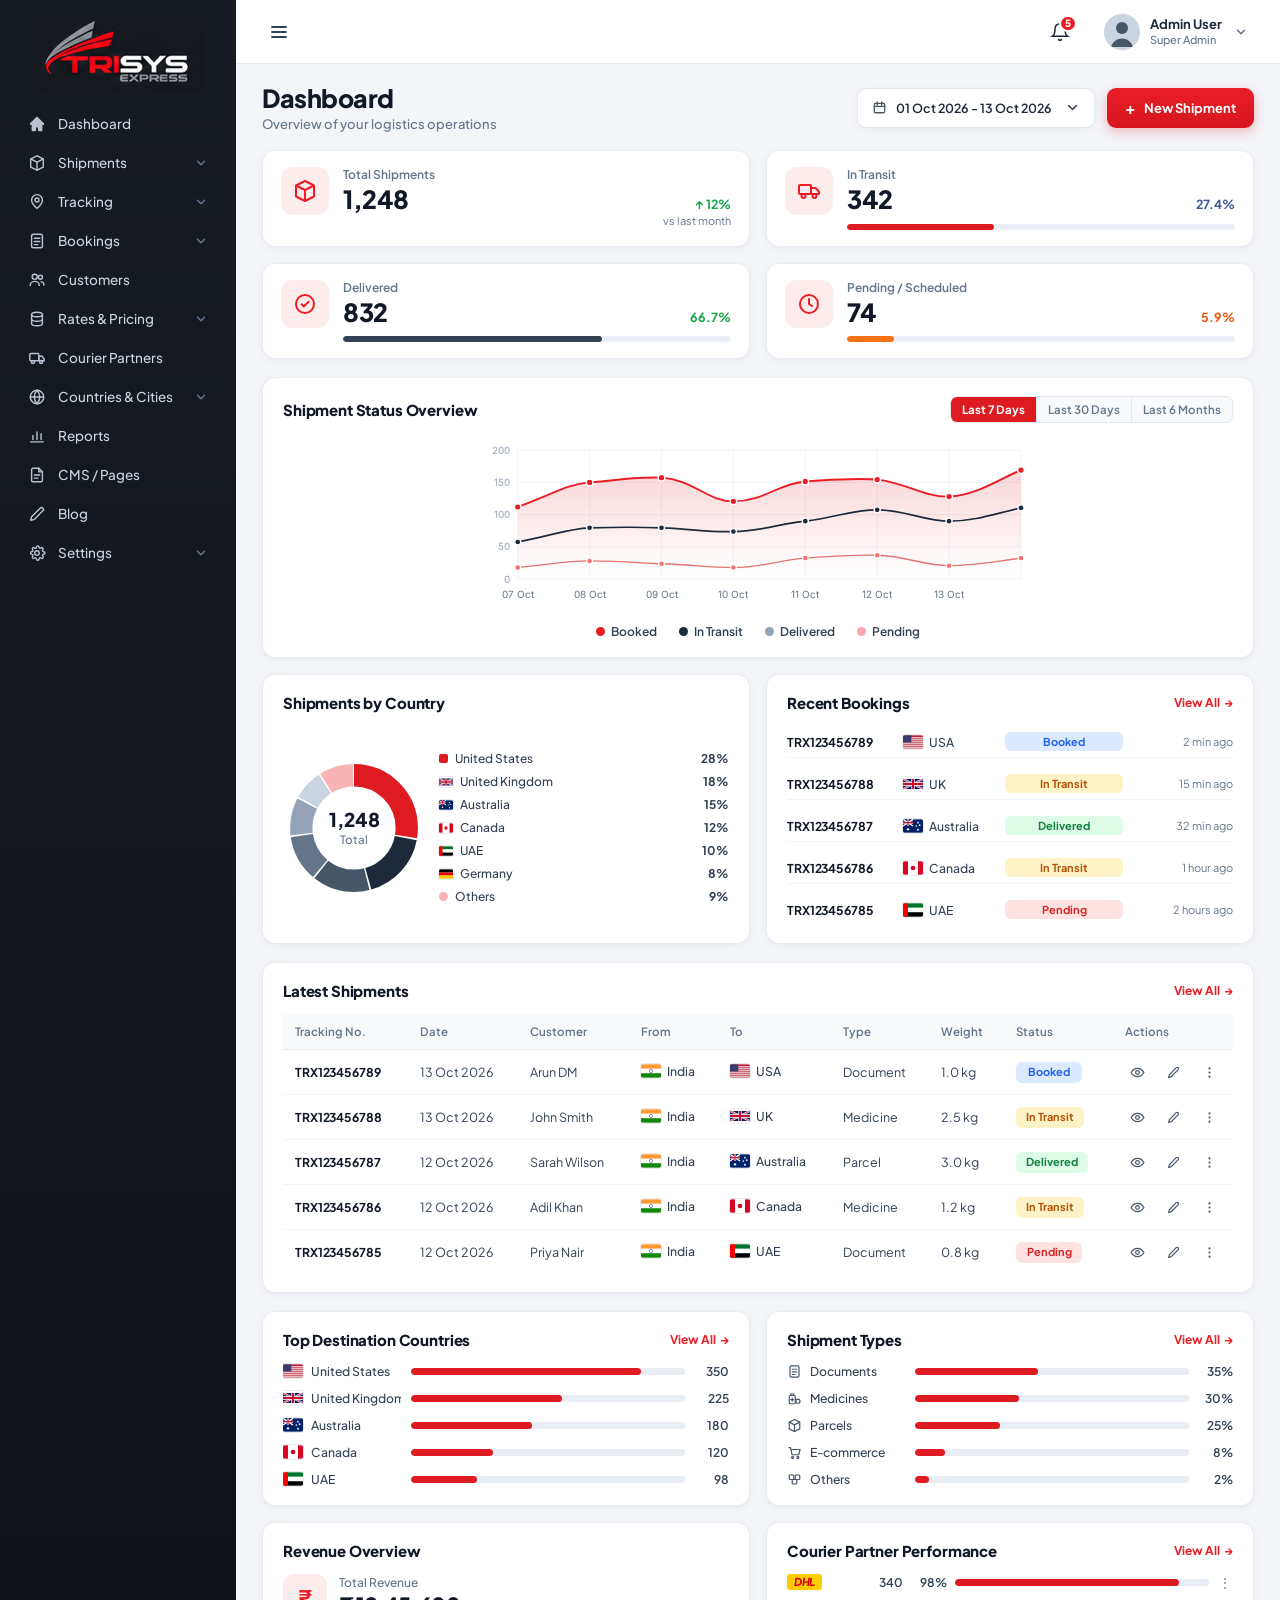
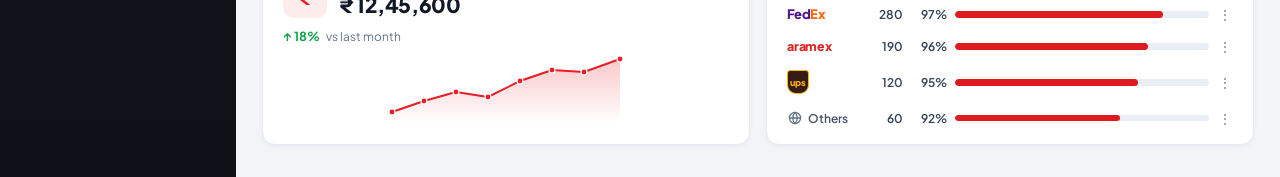
==== commit b166ba0a: "Add real-time customer live sync, auto-registration to Admin Dashboard, and UI layout polish" ====
--- a/admin.html
+++ b/admin.html
@@ -1706,6 +1706,76 @@
       height: 15px;
     }
 
+    .adm-action-stack {
+      display: flex;
+      flex-direction: column;
+      gap: 4px;
+      width: fit-content;
+      min-width: 74px;
+    }
+
+    .adm-action-btn {
+      height: 24px;
+      padding: 0 8px;
+      font-size: 11px;
+      font-weight: 600;
+      border-radius: 5px;
+      border: 1px solid #CBD5E1;
+      background: #FFFFFF;
+      color: #334155;
+      display: inline-flex;
+      align-items: center;
+      justify-content: center;
+      cursor: pointer;
+      transition: all 0.15s ease;
+      width: 100%;
+      box-sizing: border-box;
+      line-height: 1;
+      text-decoration: none;
+      white-space: nowrap;
+    }
+
+    .adm-action-btn:hover {
+      background: #F8FAFC;
+      border-color: #94A3B8;
+    }
+
+    .adm-action-btn.edit {
+      color: #1D4ED8;
+      background: #EFF6FF;
+      border-color: #BFDBFE;
+    }
+
+    .adm-action-btn.edit:hover {
+      background: #DBEAFE;
+      border-color: #93C5FD;
+      color: #1E40AF;
+    }
+
+    .adm-action-btn.pause {
+      color: #475569;
+      background: #F8FAFC;
+      border-color: #E2E8F0;
+    }
+
+    .adm-action-btn.pause:hover {
+      background: #F1F5F9;
+      border-color: #CBD5E1;
+      color: #1E293B;
+    }
+
+    .adm-action-btn.delete {
+      color: #DC2626;
+      background: #FEF2F2;
+      border-color: #FECACA;
+    }
+
+    .adm-action-btn.delete:hover {
+      background: #FEE2E2;
+      border-color: #F87171;
+      color: #B91C1C;
+    }
+
     /* ==========================================================================
        ROW 4: 4 BOTTOM CARDS
        ========================================================================== */
@@ -2486,6 +2556,7 @@
           </button>
           <ul class="adm-submenu" id="submenu-settings" hidden>
             <li><a href="/admin/settings/general" class="adm-submenu-link" data-route="/admin/settings/general">General Settings</a></li>
+            <li><a href="/admin/settings/customer-sync" class="adm-submenu-link" data-route="/admin/settings/customer-sync">Customer Live Sync &amp; Auto-Reg</a></li>
             <li><a href="/admin/settings/company" class="adm-submenu-link" data-route="/admin/settings/company">Company Information</a></li>
             <li><a href="/admin/settings/branding" class="adm-submenu-link" data-route="/admin/settings/branding">Branding and Logo</a></li>
             <li><a href="/admin/settings/notifications" class="adm-submenu-link" data-route="/admin/settings/notifications">Email and Notifications</a></li>
@@ -2677,11 +2748,11 @@
             <div class="adm-kpi-body">
               <div class="adm-kpi-label">In Transit</div>
               <div class="adm-kpi-main-row">
-                <span class="adm-kpi-value">342</span>
-                <span class="adm-kpi-pct blue">27.4%</span>
+                <span class="adm-kpi-value" id="kpiInTransit">342</span>
+                <span class="adm-kpi-pct blue" id="kpiInTransitPct">27.4%</span>
               </div>
               <div class="adm-kpi-progress">
-                <div class="adm-kpi-progress-bar red"></div>
+                <div class="adm-kpi-progress-bar red" id="kpiInTransitBar"></div>
               </div>
             </div>
           </div>
@@ -2697,11 +2768,11 @@
             <div class="adm-kpi-body">
               <div class="adm-kpi-label">Delivered</div>
               <div class="adm-kpi-main-row">
-                <span class="adm-kpi-value">832</span>
-                <span class="adm-kpi-pct green">66.7%</span>
+                <span class="adm-kpi-value" id="kpiDelivered">832</span>
+                <span class="adm-kpi-pct green" id="kpiDeliveredPct">66.7%</span>
               </div>
               <div class="adm-kpi-progress">
-                <div class="adm-kpi-progress-bar dark"></div>
+                <div class="adm-kpi-progress-bar dark" id="kpiDeliveredBar"></div>
               </div>
             </div>
           </div>
@@ -2715,13 +2786,13 @@
               </svg>
             </div>
             <div class="adm-kpi-body">
-              <div class="adm-kpi-label">Pending</div>
+              <div class="adm-kpi-label">Pending / Scheduled</div>
               <div class="adm-kpi-main-row">
-                <span class="adm-kpi-value">74</span>
-                <span class="adm-kpi-pct orange">5.9%</span>
+                <span class="adm-kpi-value" id="kpiPending">74</span>
+                <span class="adm-kpi-pct orange" id="kpiPendingPct">5.9%</span>
               </div>
               <div class="adm-kpi-progress">
-                <div class="adm-kpi-progress-bar orange"></div>
+                <div class="adm-kpi-progress-bar orange" id="kpiPendingBar"></div>
               </div>
             </div>
           </div>
@@ -3324,6 +3395,6 @@
   </div>
 
   <div id="admToast" class="adm-toast" role="status" aria-live="polite"></div>
-  <script src="/admin.js?v=16"></script>
+  <script src="/admin.js?v=17"></script>
 </body>
 </html>
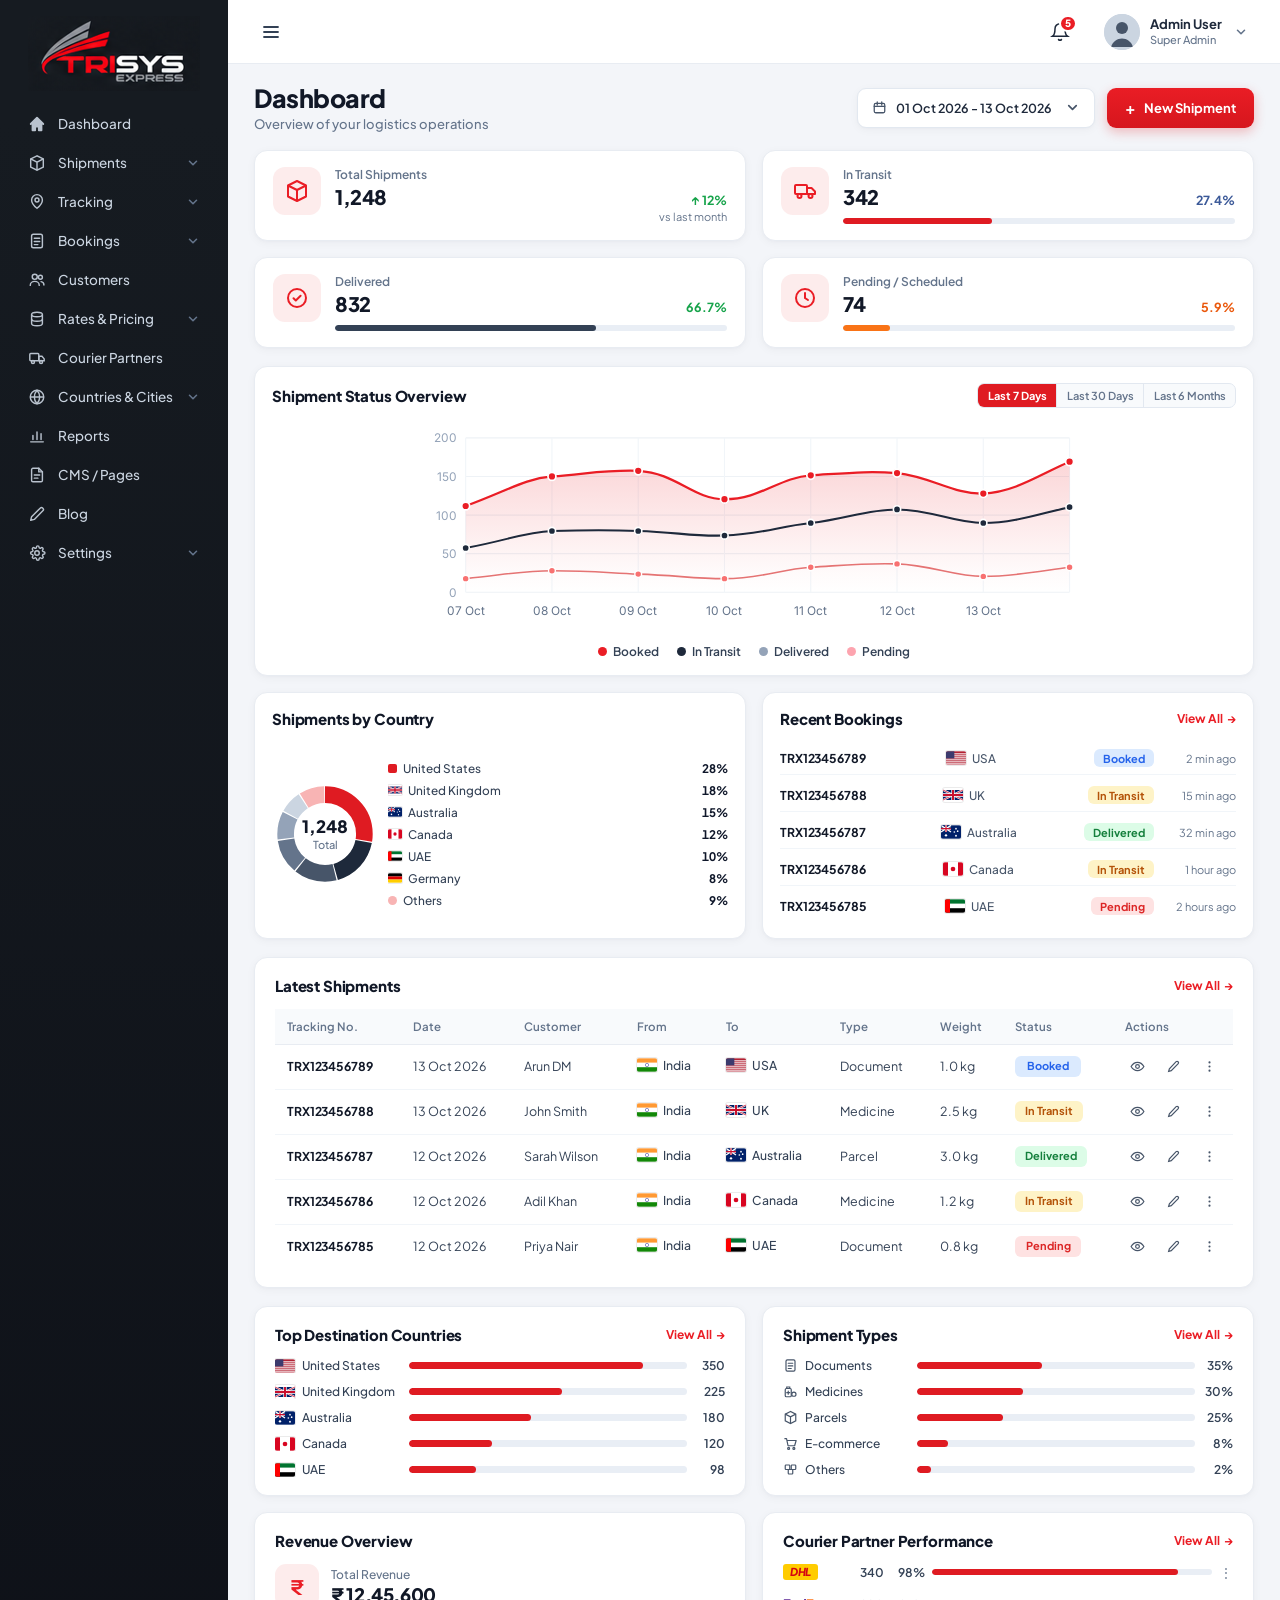
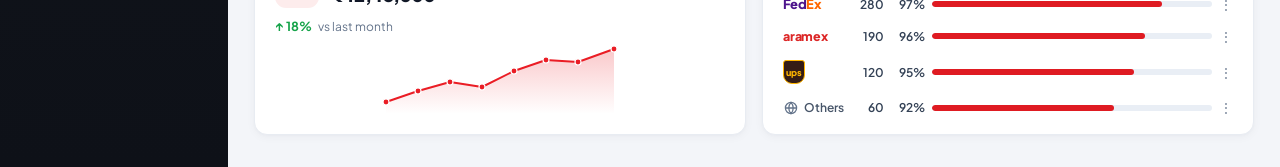
==== commit 97a2744c: "Fix quote weight/quantity/packaging calculations and redesign admin tables without horizontal scroll" ====
--- a/admin.html
+++ b/admin.html
@@ -79,7 +79,7 @@
        DARK SIDEBAR
        ========================================================================== */
     .adm-sidebar {
-      width: 236px;
+      width: 228px;
       flex-shrink: 0;
       align-self: stretch;
       background: linear-gradient(180deg, #161B21 0%, #161B21 120px, #0E1118 100%);
@@ -299,6 +299,13 @@
     .adm-text-input:focus,
     .adm-inline-select:focus {
       border-color: var(--adm-red-bright);
+    }
+
+    .adm-overview-stack,
+    #admDynamicSectionView {
+      min-width: 0;
+      width: 100%;
+      max-width: 100%;
     }
 
     .adm-overview-stack {
@@ -345,7 +352,7 @@
     }
 
     .adm-shell.sidebar-collapsed .adm-sidebar {
-      margin-left: -236px;
+      margin-left: -228px;
     }
 
     /* Table Pagination Controls */
@@ -926,8 +933,9 @@
     .adm-notif-list {
       display: flex;
       flex-direction: column;
-      max-height: none;
-      overflow: visible;
+      max-height: min(62vh, 360px);
+      overflow-y: auto;
+      overscroll-behavior: contain;
       background: #FFFFFF;
     }
 
@@ -1191,7 +1199,7 @@
        ========================================================================== */
     .adm-kpi-grid {
       display: grid;
-      grid-template-columns: repeat(4, 1fr);
+      grid-template-columns: repeat(4, minmax(0, 1fr));
       gap: 16px;
     }
 
@@ -1204,6 +1212,7 @@
       display: flex;
       align-items: flex-start;
       gap: 14px;
+      min-width: 0;
     }
 
     .adm-kpi-icon {
@@ -1239,11 +1248,12 @@
       display: flex;
       align-items: baseline;
       justify-content: space-between;
-      gap: 8px;
+      flex-wrap: wrap;
+      gap: 4px 8px;
     }
 
     .adm-kpi-value {
-      font-size: 25px;
+      font-size: clamp(20px, 1.55vw, 25px);
       font-weight: 800;
       color: #111827;
       letter-spacing: -0.02em;
@@ -1270,6 +1280,7 @@
       font-size: 11px;
       color: #64748B;
       margin-top: 2px;
+      white-space: nowrap;
     }
 
     .adm-kpi-pct {
@@ -1310,9 +1321,19 @@
       padding: 18px 20px;
       display: flex;
       flex-direction: column;
+      width: 100%;
       min-width: 0;
       max-width: 100%;
       overflow: hidden;
+    }
+
+    .adm-middle-grid > .adm-card,
+    .adm-bottom-grid > .adm-card {
+      container-type: inline-size;
+    }
+
+    .adm-middle-grid > .adm-card {
+      padding: 16px 17px;
     }
 
     .adm-card-header {
@@ -1350,7 +1371,7 @@
        ========================================================================== */
     .adm-middle-grid {
       display: grid;
-      grid-template-columns: 2.05fr 1.05fr 1.18fr;
+      grid-template-columns: minmax(446px, 1.56fr) minmax(288px, 1.02fr) minmax(272px, 1.04fr);
       gap: 16px;
     }
 
@@ -1364,11 +1385,12 @@
     }
 
     .adm-period-tab {
-      padding: 5px 11px;
-      font-size: 11.5px;
+      padding: 5px 9.5px;
+      font-size: 11px;
       font-weight: 600;
       color: #64748B;
       border-right: 1px solid #E2E8F0;
+      white-space: nowrap;
       transition: all 0.15s ease;
     }
 
@@ -1388,11 +1410,15 @@
       display: flex;
       flex-direction: column;
       justify-content: space-between;
+      min-width: 0;
     }
 
     .adm-line-svg {
       width: 100%;
-      height: 175px;
+      height: auto;
+      aspect-ratio: 580 / 185;
+      min-height: 135px;
+      max-height: 210px;
       display: block;
       overflow: visible;
     }
@@ -1401,7 +1427,8 @@
       display: flex;
       align-items: center;
       justify-content: center;
-      gap: 22px;
+      flex-wrap: wrap;
+      gap: 8px 18px;
       margin-top: 8px;
       padding-top: 4px;
     }
@@ -1427,15 +1454,17 @@
       display: flex;
       align-items: center;
       justify-content: space-between;
-      gap: 14px;
+      gap: 10px;
       flex: 1;
+      min-width: 0;
+      width: 100%;
       padding-top: 4px;
     }
 
     .adm-donut-box {
       position: relative;
-      width: 142px;
-      height: 142px;
+      width: 106px;
+      height: 106px;
       flex-shrink: 0;
       display: flex;
       align-items: center;
@@ -1443,8 +1472,8 @@
     }
 
     .adm-donut-svg {
-      width: 142px;
-      height: 142px;
+      width: 106px;
+      height: 106px;
       transform: rotate(-90deg);
     }
 
@@ -1460,14 +1489,14 @@
     }
 
     .adm-donut-total-num {
-      font-size: 19px;
+      font-size: 17px;
       font-weight: 800;
       color: #111827;
       line-height: 1.1;
     }
 
     .adm-donut-total-lbl {
-      font-size: 11.5px;
+      font-size: 11px;
       font-weight: 500;
       color: #64748B;
       margin-top: 2px;
@@ -1475,9 +1504,10 @@
 
     .adm-country-legend {
       flex: 1;
+      min-width: 0;
       display: flex;
       flex-direction: column;
-      gap: 8px;
+      gap: 7px;
     }
 
     .adm-c-legend-row {
@@ -1485,21 +1515,50 @@
       align-items: center;
       justify-content: space-between;
       gap: 6px;
-      font-size: 12px;
+      font-size: 11.8px;
+      min-width: 0;
     }
 
     .adm-c-legend-left {
       display: flex;
       align-items: center;
-      gap: 7px;
+      gap: 6px;
       color: #334155;
       font-weight: 500;
+      min-width: 0;
+      flex: 1;
+      overflow: hidden;
+    }
+
+    .adm-c-legend-left > span:first-child {
+      flex-shrink: 0;
+    }
+
+    .adm-c-legend-left > span:last-child {
+      overflow: hidden;
+      text-overflow: ellipsis;
       white-space: nowrap;
     }
 
     .adm-c-legend-pct {
       font-weight: 700;
-      color: #334155;
+      color: #0F172A;
+      flex-shrink: 0;
+      font-variant-numeric: tabular-nums;
+    }
+
+    @container (max-width: 242px) {
+      .adm-donut-layout {
+        flex-direction: column;
+        align-items: center;
+        gap: 12px;
+      }
+      .adm-country-legend {
+        width: 100%;
+        display: grid;
+        grid-template-columns: minmax(0, 1fr);
+        gap: 6px;
+      }
     }
 
     .adm-flag-xs {
@@ -1535,31 +1594,81 @@
       flex-direction: column;
       justify-content: space-between;
       flex: 1;
+      gap: 4px;
+      min-width: 0;
+    }
+
+    .adm-booking-row {
+      display: flex;
+      align-items: center;
+      justify-content: space-between;
       gap: 10px;
-    }
-
-    .adm-booking-row {
-      display: grid;
-      grid-template-columns: 108px 94px 118px minmax(58px, 1fr);
-      align-items: center;
-      gap: 8px;
-      padding: 6px 0;
+      padding: 7px 0;
       border-bottom: 1px solid #F1F5F9;
+      min-width: 0;
       font-size: 12.2px;
-    }
-
-    .adm-booking-row .adm-country-inline {
-      justify-self: start;
-      white-space: nowrap;
-    }
-
-    .adm-booking-row .adm-status-pill {
-      justify-self: center;
-      width: 100%;
     }
 
     .adm-booking-row:last-child {
       border-bottom: none;
+    }
+
+    .adm-booking-main {
+      display: flex;
+      flex-direction: column;
+      gap: 3px;
+      min-width: 0;
+      flex: 1;
+    }
+
+    .adm-booking-main .adm-trk-code {
+      white-space: nowrap;
+      overflow: hidden;
+      text-overflow: ellipsis;
+    }
+
+    .adm-booking-main .adm-country-inline {
+      min-width: 0;
+      font-size: 11.8px;
+      color: #475569;
+    }
+
+    .adm-booking-main .adm-country-name {
+      white-space: nowrap;
+      overflow: hidden;
+      text-overflow: ellipsis;
+    }
+
+    .adm-booking-meta {
+      display: flex;
+      flex-direction: column;
+      align-items: flex-end;
+      gap: 3px;
+      flex-shrink: 0;
+    }
+
+    .adm-booking-row .adm-status-pill {
+      min-width: auto;
+      padding: 2.5px 9px;
+    }
+
+    @container (min-width: 440px) {
+      .adm-booking-row {
+        display: grid;
+        grid-template-columns: minmax(130px, 1.25fr) minmax(110px, 1.1fr) auto minmax(72px, auto);
+        align-items: center;
+        gap: 10px;
+      }
+      .adm-booking-main,
+      .adm-booking-meta {
+        display: contents;
+      }
+      .adm-booking-row .adm-status-pill {
+        justify-self: end;
+      }
+      .adm-booking-row .adm-time-ago {
+        text-align: right;
+      }
     }
 
     .adm-trk-code {
@@ -1642,6 +1751,42 @@
     .adm-table-wrap::-webkit-scrollbar-thumb {
       background: #CBD5E1;
       border-radius: 999px;
+    }
+
+    .adm-table-wrap-noflow {
+      width: 100%;
+      overflow: visible;
+    }
+
+    .adm-table-fit {
+      width: 100%;
+      table-layout: fixed;
+    }
+
+    .adm-table-fit thead th,
+    .adm-table-fit tbody td {
+      padding: 12px 14px;
+    }
+
+    .adm-table-fit .adm-status-pill {
+      display: inline-block;
+      max-width: 100%;
+      overflow: hidden;
+      text-overflow: ellipsis;
+      white-space: nowrap;
+      vertical-align: middle;
+    }
+
+    .adm-cell-ellipsis {
+      overflow: hidden;
+      text-overflow: ellipsis;
+      white-space: nowrap;
+    }
+
+    .adm-cell-muted {
+      color: #64748B !important;
+      font-variant-numeric: tabular-nums;
+      white-space: nowrap;
     }
 
     .adm-table {
@@ -1781,8 +1926,61 @@
        ========================================================================== */
     .adm-bottom-grid {
       display: grid;
-      grid-template-columns: 1.05fr 1.05fr 0.95fr 1.15fr;
+      grid-template-columns: minmax(0, 1.05fr) minmax(0, 1.05fr) minmax(0, 0.92fr) minmax(0, 1.15fr);
       gap: 16px;
+    }
+
+    .adm-sync-stats-grid {
+      display: grid;
+      grid-template-columns: repeat(4, minmax(0, 1fr));
+      gap: 14px;
+      margin-bottom: 24px;
+    }
+
+    .adm-sync-stat-card {
+      background: #F8FAFC;
+      border: 1px solid #E2E8F0;
+      border-radius: 10px;
+      padding: 15px 16px;
+      display: flex;
+      align-items: center;
+      justify-content: space-between;
+      gap: 10px;
+      min-width: 0;
+      overflow: hidden;
+    }
+
+    .adm-sync-stat-body {
+      min-width: 0;
+      flex: 1;
+    }
+
+    .adm-sync-stat-label {
+      font-size: 11px;
+      font-weight: 700;
+      color: #64748B;
+      text-transform: uppercase;
+      letter-spacing: 0.4px;
+      line-height: 1.25;
+    }
+
+    .adm-sync-stat-val {
+      font-size: clamp(16px, 1.35vw, 21px);
+      font-weight: 800;
+      color: #0F172A;
+      margin-top: 4px;
+      line-height: 1.2;
+    }
+
+    .adm-sync-stat-ico {
+      width: 38px;
+      height: 38px;
+      border-radius: 10px;
+      display: flex;
+      align-items: center;
+      justify-content: center;
+      font-size: 17px;
+      flex-shrink: 0;
     }
 
     .adm-bar-list {
@@ -1795,16 +1993,16 @@
 
     .adm-bar-row {
       display: grid;
-      grid-template-columns: 118px 1fr 34px;
-      align-items: center;
-      gap: 10px;
-      font-size: 12.2px;
+      grid-template-columns: 126px minmax(42px, 1fr) 30px;
+      align-items: center;
+      gap: 8px;
+      font-size: 12px;
     }
 
     .adm-bar-label {
       display: inline-flex;
       align-items: center;
-      gap: 8px;
+      gap: 7px;
       font-weight: 500;
       color: #334155;
       white-space: nowrap;
@@ -1869,11 +2067,12 @@
     }
 
     .adm-rev-amount {
-      font-size: 21px;
+      font-size: clamp(18px, 1.45vw, 21px);
       font-weight: 800;
       color: #111827;
       letter-spacing: -0.02em;
       margin-top: 1px;
+      white-space: nowrap;
     }
 
     .adm-rev-trend {
@@ -1894,9 +2093,9 @@
     /* Courier Partner Performance */
     .adm-partner-row {
       display: grid;
-      grid-template-columns: 74px 34px 36px 1fr 16px;
-      align-items: center;
-      gap: 8px;
+      grid-template-columns: 64px 30px 34px minmax(44px, 1fr) 14px;
+      align-items: center;
+      gap: 7px;
       font-size: 12px;
     }
 
@@ -2124,28 +2323,30 @@
     }
 
     /* Responsive Adjustments */
-    @media (max-width: 1280px) {
+    @media (max-width: 1360px) {
       .adm-kpi-grid {
-        grid-template-columns: repeat(2, 1fr);
+        grid-template-columns: repeat(2, minmax(0, 1fr));
       }
       .adm-middle-grid {
-        grid-template-columns: 1fr 1fr;
+        grid-template-columns: repeat(2, minmax(0, 1fr));
       }
       .adm-middle-grid > .adm-card:first-child {
         grid-column: 1 / -1;
       }
       .adm-bottom-grid {
-        grid-template-columns: repeat(2, 1fr);
-      }
-    }
-
-    @media (max-width: 900px) {
+        grid-template-columns: repeat(2, minmax(0, 1fr));
+      }
+      .adm-sync-stats-grid {
+        grid-template-columns: repeat(2, minmax(0, 1fr));
+      }
+    }
+
+    @media (max-width: 1024px) {
       .adm-shell.sidebar-collapsed .adm-sidebar,
       .adm-sidebar {
         position: fixed;
-        left: 0;
-        top: 0;
-        bottom: 0;
+        inset: 0 auto 0 0;
+        width: 248px;
         height: 100vh;
         height: 100dvh;
         overflow-y: auto;
@@ -2165,158 +2366,43 @@
         min-width: 0;
         max-width: 100%;
       }
-      .adm-middle-grid,
-      .adm-bottom-grid,
-      .adm-kpi-grid,
-      .adm-form-grid {
-        grid-template-columns: minmax(0, 1fr);
-      }
       .adm-topbar {
-        padding: 0 14px;
-        gap: 10px;
+        padding: 0 18px;
+        gap: 12px;
       }
       .adm-topbar-left {
         gap: 10px;
         min-width: 0;
       }
       .adm-topbar-right {
-        gap: 8px;
+        gap: 10px;
         flex-shrink: 0;
       }
       .adm-content {
-        padding: 16px 14px 24px;
+        padding: 18px 18px 28px;
+      }
+      .adm-table {
+        min-width: 680px;
+      }
+    }
+
+    @media (max-width: 680px) {
+      .adm-topbar {
+        height: 58px;
+        padding: 0 12px;
+        gap: 10px;
+      }
+      .adm-profile-info,
+      .adm-profile-chevron {
+        display: none;
+      }
+      .adm-content {
+        padding: 14px 12px 24px;
+        gap: 14px;
       }
       .adm-card {
         padding: 14px;
         min-width: 0;
-      }
-      .adm-card-header {
-        flex-wrap: wrap;
-      }
-      .adm-chart-legend {
-        flex-wrap: wrap;
-        gap: 10px 14px;
-      }
-    }
-
-    @media (max-width: 900px) {
-      .adm-kpi-grid {
-        grid-template-columns: repeat(2, minmax(0, 1fr));
-        gap: 10px;
-      }
-      .adm-kpi-card {
-        padding: 12px 12px;
-        gap: 10px;
-      }
-      .adm-kpi-icon {
-        width: 38px;
-        height: 38px;
-        border-radius: 10px;
-      }
-      .adm-kpi-icon svg {
-        width: 19px;
-        height: 19px;
-      }
-      .adm-kpi-value {
-        font-size: 19px;
-      }
-      .adm-bottom-grid {
-        grid-template-columns: repeat(2, minmax(0, 1fr));
-        gap: 12px;
-      }
-      .adm-table {
-        min-width: 660px;
-      }
-    }
-
-    @media (max-width: 600px) {
-      .adm-profile-info,
-      .adm-profile-chevron {
-        display: none;
-      }
-      .adm-kpi-grid {
-        grid-template-columns: repeat(2, minmax(0, 1fr));
-        gap: 10px;
-      }
-      .adm-kpi-card {
-        padding: 11px 10px;
-        gap: 8px;
-      }
-      .adm-kpi-icon {
-        width: 34px;
-        height: 34px;
-        border-radius: 8px;
-      }
-      .adm-kpi-icon svg {
-        width: 17px;
-        height: 17px;
-      }
-      .adm-kpi-label {
-        font-size: 11px;
-      }
-      .adm-kpi-value {
-        font-size: 17px;
-      }
-      .adm-delta-up,
-      .adm-kpi-pct {
-        font-size: 11px;
-      }
-      .adm-delta-sub {
-        font-size: 9.5px;
-      }
-      .adm-donut-layout {
-        flex-direction: row;
-        align-items: center;
-        justify-content: space-between;
-        gap: 12px;
-      }
-      .adm-donut-box {
-        width: 116px;
-        height: 116px;
-      }
-      .adm-donut-svg {
-        width: 116px;
-        height: 116px;
-      }
-      .adm-donut-total-num {
-        font-size: 16px;
-      }
-      .adm-donut-total-lbl {
-        font-size: 10.5px;
-      }
-      .adm-country-legend {
-        width: auto;
-        flex: 1;
-        min-width: 0;
-        gap: 6px;
-      }
-      .adm-c-legend-row {
-        font-size: 11.5px;
-      }
-      .adm-booking-row {
-        grid-template-columns: 88px 72px 98px minmax(46px, 1fr);
-        gap: 6px;
-        padding: 7px 0;
-        font-size: 11.2px;
-      }
-      .adm-trk-code {
-        font-size: 11.2px;
-      }
-      .adm-country-inline {
-        font-size: 11px;
-        gap: 4px;
-      }
-      .adm-flag-sm {
-        width: 16px;
-        height: 11px;
-      }
-      .adm-status-pill {
-        padding: 2.5px 7px;
-        font-size: 10px;
-        min-width: 0;
-      }
-      .adm-time-ago {
-        font-size: 10px;
       }
       .adm-page-title {
         font-size: 20px;
@@ -2328,34 +2414,54 @@
       .adm-btn-new {
         flex: 1 1 auto;
         justify-content: center;
-        padding: 0 10px;
+        padding: 0 12px;
         font-size: 12px;
       }
-      .adm-bottom-grid {
+      .adm-middle-grid,
+      .adm-bottom-grid,
+      .adm-form-grid {
         grid-template-columns: minmax(0, 1fr);
-        gap: 12px;
-      }
-      .adm-bar-row {
-        grid-template-columns: 104px 1fr 32px;
-        gap: 8px;
-        font-size: 11.5px;
-      }
-      .adm-partner-row {
-        grid-template-columns: 64px 30px 34px 1fr 14px;
-        gap: 6px;
-        font-size: 11.5px;
+      }
+      .adm-middle-grid > .adm-card:first-child {
+        grid-column: auto;
+      }
+      .adm-period-tabs {
+        width: 100%;
+        display: grid;
+        grid-template-columns: repeat(3, minmax(0, 1fr));
       }
       .adm-period-tab {
-        padding: 4px 8px;
-        font-size: 10.5px;
+        text-align: center;
+        padding: 6px 6px;
+        font-size: 11px;
+      }
+      .adm-subnav-pills {
+        flex-wrap: nowrap;
+        overflow-x: auto;
+        -webkit-overflow-scrolling: touch;
+        scrollbar-width: none;
+        padding-bottom: 4px;
+        margin-bottom: 12px;
+      }
+      .adm-subnav-pills::-webkit-scrollbar {
+        display: none;
+      }
+      .adm-subpill {
+        flex-shrink: 0;
+        white-space: nowrap;
       }
       .adm-notif-popover {
         position: fixed;
-        top: 66px;
-        left: 12px;
-        right: 12px;
+        top: 64px;
+        left: 10px;
+        right: 10px;
         width: auto;
         max-width: none;
+      }
+      .adm-modal {
+        max-height: calc(100dvh - 24px);
+        overflow-y: auto;
+        padding: 18px 16px;
       }
       .adm-pagination-bar {
         flex-direction: column;
@@ -2368,26 +2474,71 @@
       }
     }
 
-    @media (max-width: 380px) {
-      .adm-donut-box {
-        width: 102px;
-        height: 102px;
-      }
-      .adm-donut-svg {
-        width: 102px;
-        height: 102px;
-      }
-      .adm-booking-row {
-        grid-template-columns: 80px 64px 88px minmax(40px, 1fr);
-        gap: 4px;
-        font-size: 10.5px;
-      }
-      .adm-trk-code {
-        font-size: 10.5px;
-      }
-      .adm-status-pill {
-        padding: 2px 5px;
-        font-size: 9.5px;
+    @media (max-width: 540px) {
+      .adm-kpi-grid {
+        grid-template-columns: repeat(2, minmax(0, 1fr));
+        gap: 10px;
+      }
+      .adm-kpi-card {
+        flex-direction: column;
+        align-items: stretch;
+        gap: 8px;
+        padding: 12px;
+      }
+      .adm-kpi-icon {
+        width: 34px;
+        height: 34px;
+        border-radius: 9px;
+      }
+      .adm-kpi-icon svg {
+        width: 18px;
+        height: 18px;
+      }
+      .adm-kpi-value {
+        font-size: 19px;
+      }
+      .adm-sync-stats-grid {
+        grid-template-columns: repeat(2, minmax(0, 1fr));
+        gap: 10px;
+      }
+      .adm-sync-stat-card {
+        flex-direction: column-reverse;
+        align-items: flex-start;
+        gap: 8px;
+        padding: 12px;
+      }
+      .adm-sync-stat-ico {
+        width: 32px;
+        height: 32px;
+        font-size: 15px;
+      }
+      .adm-sync-stat-val {
+        font-size: 15.5px;
+      }
+      .adm-sync-btn-group {
+        width: 100%;
+      }
+      .adm-sync-btn-group > button {
+        flex: 1 1 100%;
+        width: 100% !important;
+        justify-content: center;
+      }
+      .adm-btn-secondary {
+        max-width: 100%;
+      }
+      .adm-modal-actions {
+        flex-wrap: wrap;
+      }
+      .adm-modal-actions > * {
+        flex: 1 1 auto;
+        justify-content: center;
+      }
+    }
+
+    @media (max-width: 350px) {
+      .adm-kpi-grid,
+      .adm-sync-stats-grid {
+        grid-template-columns: minmax(0, 1fr);
       }
     }
   </style>
@@ -3395,6 +3546,6 @@
   </div>
 
   <div id="admToast" class="adm-toast" role="status" aria-live="polite"></div>
-  <script src="/admin.js?v=17"></script>
+  <script src="/admin.js?v=30"></script>
 </body>
 </html>
